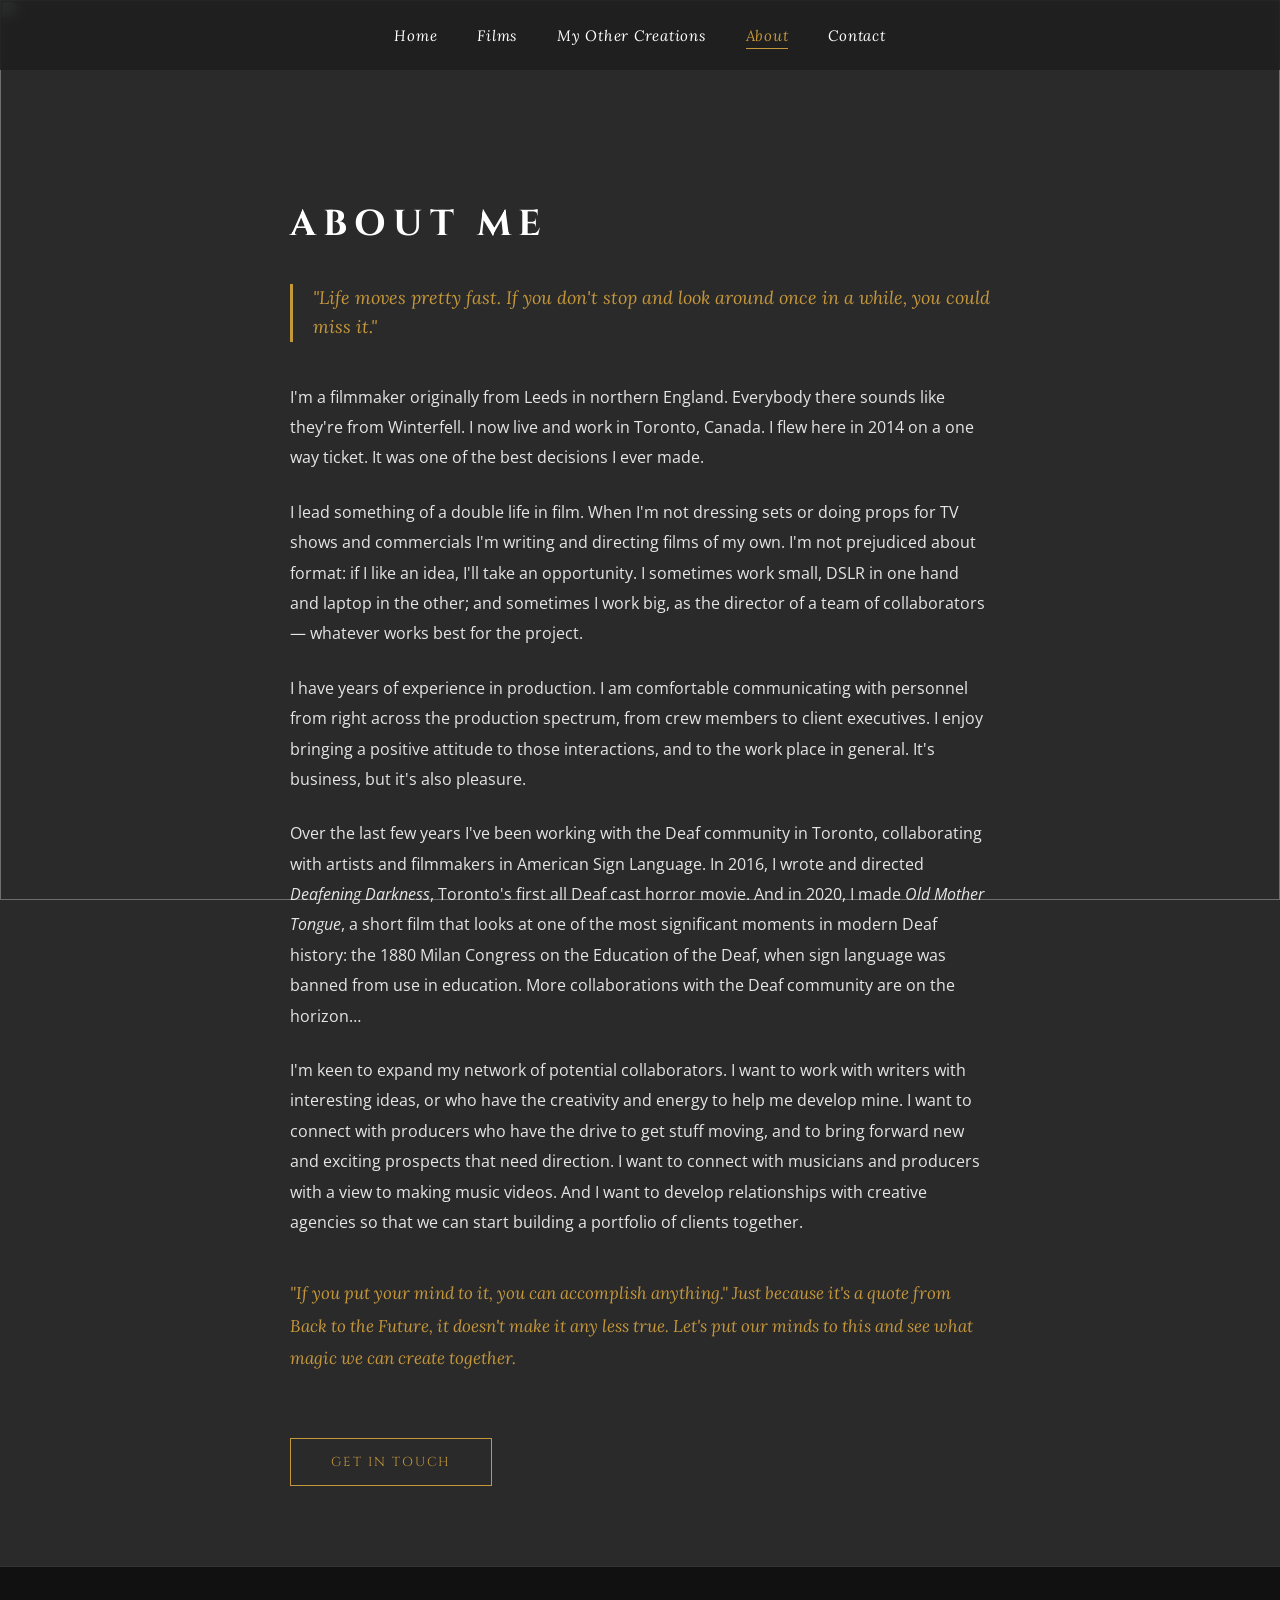
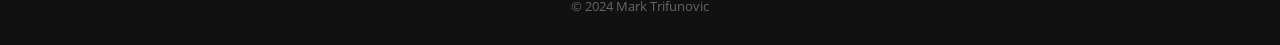
==== about.html @ aa31cf04 "Initial deploy — Mark Trifunovic portfolio site" ====
<!DOCTYPE html>
<html lang="en">
<head>
  <meta charset="UTF-8">
  <meta name="viewport" content="width=device-width, initial-scale=1.0">
  <title>About — Mark Trifunovic</title>
  <meta name="description" content="Mark Trifunovic is a writer, director, and filmmaker originally from Leeds, England, now based in Toronto, Canada.">
  <link rel="stylesheet" href="style.css">
  <style>
    /* About page overrides nav to be transparent */
    body { background: #1a1a1a; }
    nav { background: rgba(30, 30, 30, 0.85); backdrop-filter: blur(6px); }
  </style>
</head>
<body>

  <nav>
    <ul>
      <li><a href="index.html">Home</a></li>
      <li><a href="films.html">Films</a></li>
      <li><a href="othercreations.html">My Other Creations</a></li>
      <li><a href="about.html" class="active">About</a></li>
      <li><a href="contact.html">Contact</a></li>
    </ul>
  </nav>

  <div class="about-page page">

    <div class="about-bg">
      <img
        src="https://static.wixstatic.com/media/a692bc_de0eff7428ed4a94918ca5df03e65331~mv2_d_6000_3376_s_4_2.jpg/v1/fill/w_1440,h_900,al_c,q_85,usm_0.66_1.00_0.01,enc_avif,quality_auto/a692bc_de0eff7428ed4a94918ca5df03e65331~mv2_d_6000_3376_s_4_2.jpg"
        alt="">
    </div>

    <div class="about-content">
      <h2>ABOUT ME</h2>

      <blockquote class="about-quote">
        "Life moves pretty fast. If you don't stop and look around once in a while, you could miss it."
      </blockquote>

      <div class="about-body">
        <p>I'm a filmmaker originally from Leeds in northern England. Everybody there sounds like they're from Winterfell. I now live and work in Toronto, Canada. I flew here in 2014 on a one way ticket. It was one of the best decisions I ever made.</p>

        <p>I lead something of a double life in film. When I'm not dressing sets or doing props for TV shows and commercials I'm writing and directing films of my own. I'm not prejudiced about format: if I like an idea, I'll take an opportunity. I sometimes work small, DSLR in one hand and laptop in the other; and sometimes I work big, as the director of a team of collaborators — whatever works best for the project.</p>

        <p>I have years of experience in production. I am comfortable communicating with personnel from right across the production spectrum, from crew members to client executives. I enjoy bringing a positive attitude to those interactions, and to the work place in general. It's business, but it's also pleasure.</p>

        <p>Over the last few years I've been working with the Deaf community in Toronto, collaborating with artists and filmmakers in American Sign Language. In 2016, I wrote and directed <em>Deafening Darkness</em>, Toronto's first all Deaf cast horror movie. And in 2020, I made <em>Old Mother Tongue</em>, a short film that looks at one of the most significant moments in modern Deaf history: the 1880 Milan Congress on the Education of the Deaf, when sign language was banned from use in education. More collaborations with the Deaf community are on the horizon…</p>

        <p>I'm keen to expand my network of potential collaborators. I want to work with writers with interesting ideas, or who have the creativity and energy to help me develop mine. I want to connect with producers who have the drive to get stuff moving, and to bring forward new and exciting prospects that need direction. I want to connect with musicians and producers with a view to making music videos. And I want to develop relationships with creative agencies so that we can start building a portfolio of clients together.</p>

        <p class="closing-quote">"If you put your mind to it, you can accomplish anything." Just because it's a quote from Back to the Future, it doesn't make it any less true. Let's put our minds to this and see what magic we can create together.</p>

        <a href="contact.html" style="
          display: inline-block;
          margin-top: 40px;
          padding: 14px 40px;
          border: 1px solid #c5973b;
          color: #c5973b;
          font-family: 'Cinzel', serif;
          font-size: 13px;
          letter-spacing: 0.15em;
          text-decoration: none;
          transition: background 0.2s, color 0.2s;
        " onmouseover="this.style.background='#c5973b';this.style.color='#fff';"
           onmouseout="this.style.background='transparent';this.style.color='#c5973b';">
          GET IN TOUCH
        </a>
      </div>
    </div>
  </div>

  <footer style="background: #111; border-top: 1px solid #333;">
    <p style="color: #666;">&copy; 2024 Mark Trifunovic</p>
  </footer>

</body>
</html>
---- style.css ----
/* ============================================
   Mark Trifunovic — Static Site Styles
   ============================================ */

@import url('https://fonts.googleapis.com/css2?family=Cinzel:wght@400;600;700&family=Lora:ital,wght@0,400;0,600;1,400&family=Open+Sans:wght@300;400;600&display=swap');

*, *::before, *::after {
  box-sizing: border-box;
  margin: 0;
  padding: 0;
}

:root {
  --dark: #2a2a2a;
  --gold: #c5973b;
  --white: #ffffff;
  --off-white: #f8f8f8;
  --nav-height: 70px;
}

html {
  scroll-behavior: smooth;
}

body {
  font-family: 'Open Sans', sans-serif;
  color: var(--dark);
  background: var(--white);
  min-height: 100vh;
}

/* ============ NAVIGATION ============ */
nav {
  position: fixed;
  top: 0;
  left: 0;
  right: 0;
  height: var(--nav-height);
  background: var(--dark);
  z-index: 100;
  display: flex;
  align-items: center;
  justify-content: center;
}

nav ul {
  list-style: none;
  display: flex;
  gap: 40px;
  align-items: center;
}

nav ul li a {
  font-family: 'Lora', serif;
  font-style: italic;
  color: var(--white);
  text-decoration: none;
  font-size: 15px;
  letter-spacing: 0.05em;
  transition: color 0.2s ease;
  padding-bottom: 3px;
  border-bottom: 1px solid transparent;
}

nav ul li a:hover,
nav ul li a.active {
  color: var(--gold);
  border-bottom-color: var(--gold);
}

/* ============ PAGE WRAPPER ============ */
.page {
  padding-top: var(--nav-height);
  min-height: 100vh;
}

/* ============ HOME PAGE ============ */
.home-hero {
  display: flex;
  flex-direction: column;
  align-items: center;
  justify-content: center;
  padding: 80px 20px 60px;
  text-align: center;
}

.home-hero h1 {
  font-family: 'Cinzel', serif;
  font-weight: 700;
  font-size: clamp(40px, 8vw, 90px);
  letter-spacing: 0.12em;
  color: var(--dark);
  line-height: 1.1;
  margin-bottom: 16px;
}

.home-hero .subtitle {
  font-family: 'Cinzel', serif;
  font-weight: 600;
  font-size: clamp(14px, 2.5vw, 22px);
  letter-spacing: 0.2em;
  color: var(--dark);
  margin-bottom: 50px;
}

.video-wrapper {
  width: 100%;
  max-width: 820px;
  aspect-ratio: 16 / 9;
  background: #000;
}

.video-wrapper iframe {
  width: 100%;
  height: 100%;
  border: none;
  display: block;
}

/* ============ FILMS PAGE ============ */
.films-page {
  background: var(--white);
  padding: 60px 20px 80px;
}

.films-grid {
  display: grid;
  grid-template-columns: repeat(auto-fill, minmax(280px, 1fr));
  gap: 24px;
  max-width: 1100px;
  margin: 0 auto;
}

.film-card {
  position: relative;
  overflow: hidden;
  cursor: pointer;
  background: #111;
}

.film-card img {
  width: 100%;
  height: auto;
  display: block;
  transition: transform 0.4s ease, opacity 0.4s ease;
}

.film-card:hover img {
  transform: scale(1.04);
  opacity: 0.55;
}

.film-card .film-title {
  position: absolute;
  bottom: 0;
  left: 0;
  right: 0;
  padding: 12px 16px;
  background: linear-gradient(to top, rgba(0,0,0,0.75) 0%, transparent 100%);
  color: var(--white);
  font-family: 'Cinzel', serif;
  font-size: 13px;
  letter-spacing: 0.1em;
  opacity: 0;
  transition: opacity 0.3s ease;
  pointer-events: none;
}

.film-card:hover .film-title {
  opacity: 1;
}

.films-page h2 {
  font-family: 'Cinzel', serif;
  font-size: clamp(18px, 3vw, 28px);
  letter-spacing: 0.2em;
  text-align: center;
  margin-bottom: 40px;
  color: var(--dark);
}

/* ============ OTHER CREATIONS PAGE ============ */
.other-page {
  background: var(--white);
  padding: 60px 20px 80px;
}

.other-intro {
  max-width: 700px;
  margin: 0 auto 50px;
  text-align: center;
}

.other-intro h2 {
  font-family: 'Cinzel', serif;
  font-size: clamp(22px, 4vw, 36px);
  letter-spacing: 0.15em;
  margin-bottom: 24px;
  color: var(--dark);
}

.other-intro p {
  font-family: 'Lora', serif;
  font-size: 17px;
  line-height: 1.8;
  color: #555;
}

.other-grid {
  display: grid;
  grid-template-columns: repeat(auto-fill, minmax(280px, 1fr));
  gap: 24px;
  max-width: 1100px;
  margin: 0 auto;
}

.other-card img {
  width: 100%;
  height: auto;
  display: block;
  transition: opacity 0.3s ease;
}

.other-card:hover img {
  opacity: 0.85;
}

/* ============ ABOUT PAGE ============ */
.about-page {
  position: relative;
  min-height: 100vh;
  background: var(--dark);
}

.about-bg {
  position: fixed;
  top: 0;
  left: 0;
  right: 0;
  bottom: 0;
  z-index: 0;
}

.about-bg img {
  width: 100%;
  height: 100%;
  object-fit: cover;
  object-position: center;
  opacity: 0.45;
}

.about-content {
  position: relative;
  z-index: 1;
  padding: calc(var(--nav-height) + 60px) 40px 80px;
  max-width: 780px;
  margin: 0 auto;
}

.about-content h2 {
  font-family: 'Cinzel', serif;
  font-size: clamp(22px, 4vw, 36px);
  letter-spacing: 0.2em;
  color: var(--white);
  margin-bottom: 36px;
}

.about-quote {
  font-family: 'Lora', serif;
  font-style: italic;
  font-size: 18px;
  color: var(--gold);
  line-height: 1.6;
  margin-bottom: 40px;
  padding-left: 20px;
  border-left: 3px solid var(--gold);
}

.about-body p {
  font-family: 'Open Sans', sans-serif;
  font-size: 16px;
  line-height: 1.9;
  color: rgba(255, 255, 255, 0.88);
  margin-bottom: 24px;
}

.about-body .closing-quote {
  font-family: 'Lora', serif;
  font-style: italic;
  font-size: 17px;
  color: var(--gold);
  margin-top: 40px;
}

/* ============ CONTACT PAGE ============ */
.contact-page {
  padding: 80px 20px;
  max-width: 700px;
  margin: 0 auto;
}

.contact-page h2 {
  font-family: 'Cinzel', serif;
  font-size: clamp(22px, 4vw, 36px);
  letter-spacing: 0.2em;
  color: var(--dark);
  margin-bottom: 8px;
}

.contact-tagline {
  font-family: 'Lora', serif;
  font-style: italic;
  font-size: 19px;
  color: var(--gold);
  margin-bottom: 40px;
}

.contact-details {
  margin-bottom: 50px;
}

.contact-details p {
  font-size: 17px;
  line-height: 2;
  color: #444;
}

.contact-details a {
  color: var(--dark);
  text-decoration: none;
  border-bottom: 1px solid var(--gold);
  transition: color 0.2s;
}

.contact-details a:hover {
  color: var(--gold);
}

.contact-form {
  display: flex;
  flex-direction: column;
  gap: 16px;
}

.contact-form input,
.contact-form textarea {
  font-family: 'Open Sans', sans-serif;
  font-size: 15px;
  padding: 14px 16px;
  border: 1px solid #ddd;
  background: var(--off-white);
  color: var(--dark);
  outline: none;
  transition: border-color 0.2s;
  width: 100%;
}

.contact-form input:focus,
.contact-form textarea:focus {
  border-color: var(--gold);
}

.contact-form textarea {
  min-height: 160px;
  resize: vertical;
}

.contact-form button {
  font-family: 'Cinzel', serif;
  font-size: 14px;
  letter-spacing: 0.15em;
  padding: 14px 40px;
  background: var(--dark);
  color: var(--white);
  border: none;
  cursor: pointer;
  align-self: flex-start;
  transition: background 0.2s;
}

.contact-form button:hover {
  background: var(--gold);
}

/* ============ FOOTER ============ */
footer {
  text-align: center;
  padding: 30px 20px;
  font-size: 13px;
  color: #aaa;
  border-top: 1px solid #eee;
  font-family: 'Open Sans', sans-serif;
}

/* ============ RESPONSIVE ============ */
@media (max-width: 768px) {
  nav ul {
    gap: 20px;
  }

  nav ul li a {
    font-size: 13px;
  }

  .about-content {
    padding: calc(var(--nav-height) + 40px) 24px 60px;
  }

  .films-grid,
  .other-grid {
    grid-template-columns: repeat(auto-fill, minmax(240px, 1fr));
    gap: 16px;
  }
}

@media (max-width: 480px) {
  nav ul {
    gap: 12px;
    flex-wrap: wrap;
    justify-content: center;
    padding: 8px;
  }

  nav {
    height: auto;
    padding: 10px 0;
  }

  :root {
    --nav-height: 90px;
  }
}
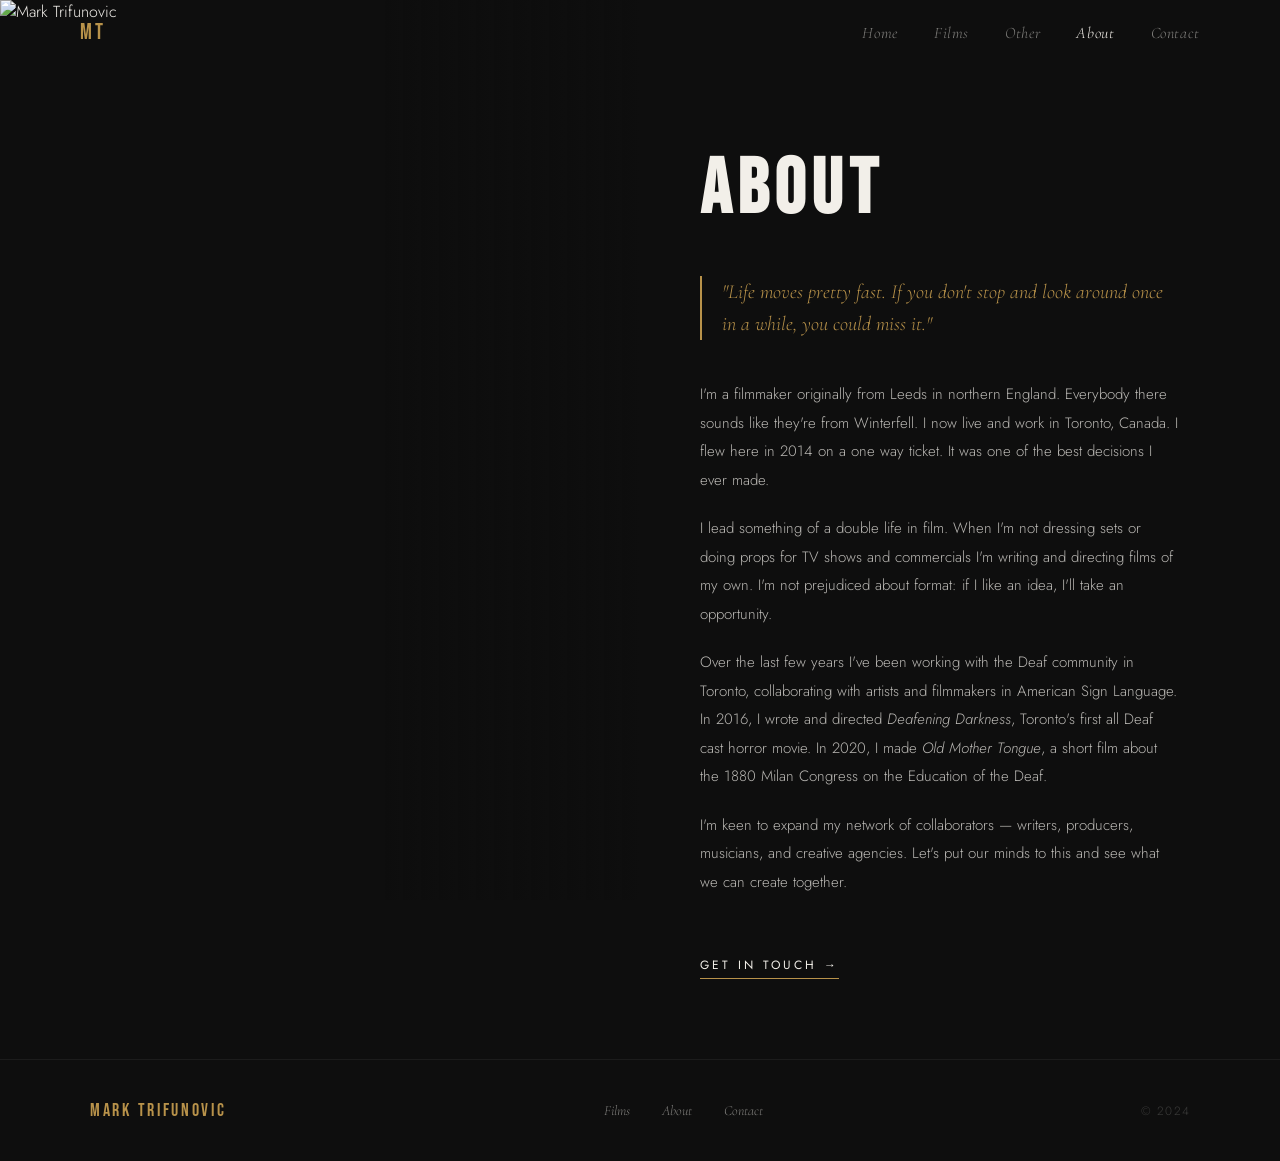
==== commit 256eaffb: "Mark Trifunovic v2 — redesigned portfolio" ====
--- a/about.html
+++ b/about.html
@@ -4,36 +4,31 @@
   <meta charset="UTF-8">
   <meta name="viewport" content="width=device-width, initial-scale=1.0">
   <title>About — Mark Trifunovic</title>
-  <meta name="description" content="Mark Trifunovic is a writer, director, and filmmaker originally from Leeds, England, now based in Toronto, Canada.">
+  <link rel="preconnect" href="https://fonts.googleapis.com">
+  <link href="https://fonts.googleapis.com/css2?family=Bebas+Neue&family=Jost:ital,wght@0,200;0,300;0,400;1,300&family=Cormorant+Garamond:ital,wght@0,300;1,300;1,400&display=swap" rel="stylesheet">
   <link rel="stylesheet" href="style.css">
-  <style>
-    /* About page overrides nav to be transparent */
-    body { background: #1a1a1a; }
-    nav { background: rgba(30, 30, 30, 0.85); backdrop-filter: blur(6px); }
-  </style>
 </head>
 <body>
-
-  <nav>
-    <ul>
-      <li><a href="index.html">Home</a></li>
-      <li><a href="films.html">Films</a></li>
-      <li><a href="othercreations.html">My Other Creations</a></li>
-      <li><a href="about.html" class="active">About</a></li>
-      <li><a href="contact.html">Contact</a></li>
-    </ul>
+  <nav id="nav" class="scrolled">
+    <div class="nav-inner">
+      <a href="index.html" class="nav-logo">MT</a>
+      <ul>
+        <li><a href="index.html">Home</a></li>
+        <li><a href="films.html">Films</a></li>
+        <li><a href="othercreations.html">Other</a></li>
+        <li><a href="about.html" class="active">About</a></li>
+        <li><a href="contact.html">Contact</a></li>
+      </ul>
+    </div>
   </nav>
 
-  <div class="about-page page">
-
-    <div class="about-bg">
-      <img
-        src="https://static.wixstatic.com/media/a692bc_de0eff7428ed4a94918ca5df03e65331~mv2_d_6000_3376_s_4_2.jpg/v1/fill/w_1440,h_900,al_c,q_85,usm_0.66_1.00_0.01,enc_avif,quality_auto/a692bc_de0eff7428ed4a94918ca5df03e65331~mv2_d_6000_3376_s_4_2.jpg"
-        alt="">
+  <div class="about-layout">
+    <div class="about-image">
+      <img src="https://static.wixstatic.com/media/a692bc_de0eff7428ed4a94918ca5df03e65331~mv2_d_6000_3376_s_4_2.jpg/v1/fill/w_1440,h_900,al_c,q_85,usm_0.66_1.00_0.01,enc_avif,quality_auto/a692bc_de0eff7428ed4a94918ca5df03e65331~mv2_d_6000_3376_s_4_2.jpg" alt="Mark Trifunovic">
     </div>
 
-    <div class="about-content">
-      <h2>ABOUT ME</h2>
+    <div class="about-text">
+      <h1>About</h1>
 
       <blockquote class="about-quote">
         "Life moves pretty fast. If you don't stop and look around once in a while, you could miss it."
@@ -42,38 +37,34 @@
       <div class="about-body">
         <p>I'm a filmmaker originally from Leeds in northern England. Everybody there sounds like they're from Winterfell. I now live and work in Toronto, Canada. I flew here in 2014 on a one way ticket. It was one of the best decisions I ever made.</p>
 
-        <p>I lead something of a double life in film. When I'm not dressing sets or doing props for TV shows and commercials I'm writing and directing films of my own. I'm not prejudiced about format: if I like an idea, I'll take an opportunity. I sometimes work small, DSLR in one hand and laptop in the other; and sometimes I work big, as the director of a team of collaborators — whatever works best for the project.</p>
+        <p>I lead something of a double life in film. When I'm not dressing sets or doing props for TV shows and commercials I'm writing and directing films of my own. I'm not prejudiced about format: if I like an idea, I'll take an opportunity.</p>
 
-        <p>I have years of experience in production. I am comfortable communicating with personnel from right across the production spectrum, from crew members to client executives. I enjoy bringing a positive attitude to those interactions, and to the work place in general. It's business, but it's also pleasure.</p>
+        <p>Over the last few years I've been working with the Deaf community in Toronto, collaborating with artists and filmmakers in American Sign Language. In 2016, I wrote and directed <em>Deafening Darkness</em>, Toronto's first all Deaf cast horror movie. In 2020, I made <em>Old Mother Tongue</em>, a short film about the 1880 Milan Congress on the Education of the Deaf.</p>
 
-        <p>Over the last few years I've been working with the Deaf community in Toronto, collaborating with artists and filmmakers in American Sign Language. In 2016, I wrote and directed <em>Deafening Darkness</em>, Toronto's first all Deaf cast horror movie. And in 2020, I made <em>Old Mother Tongue</em>, a short film that looks at one of the most significant moments in modern Deaf history: the 1880 Milan Congress on the Education of the Deaf, when sign language was banned from use in education. More collaborations with the Deaf community are on the horizon…</p>
+        <p>I'm keen to expand my network of collaborators — writers, producers, musicians, and creative agencies. Let's put our minds to this and see what we can create together.</p>
+      </div>
 
-        <p>I'm keen to expand my network of potential collaborators. I want to work with writers with interesting ideas, or who have the creativity and energy to help me develop mine. I want to connect with producers who have the drive to get stuff moving, and to bring forward new and exciting prospects that need direction. I want to connect with musicians and producers with a view to making music videos. And I want to develop relationships with creative agencies so that we can start building a portfolio of clients together.</p>
-
-        <p class="closing-quote">"If you put your mind to it, you can accomplish anything." Just because it's a quote from Back to the Future, it doesn't make it any less true. Let's put our minds to this and see what magic we can create together.</p>
-
-        <a href="contact.html" style="
-          display: inline-block;
-          margin-top: 40px;
-          padding: 14px 40px;
-          border: 1px solid #c5973b;
-          color: #c5973b;
-          font-family: 'Cinzel', serif;
-          font-size: 13px;
-          letter-spacing: 0.15em;
-          text-decoration: none;
-          transition: background 0.2s, color 0.2s;
-        " onmouseover="this.style.background='#c5973b';this.style.color='#fff';"
-           onmouseout="this.style.background='transparent';this.style.color='#c5973b';">
-          GET IN TOUCH
-        </a>
-      </div>
+      <a href="contact.html" class="about-cta">Get in touch →</a>
     </div>
   </div>
 
-  <footer style="background: #111; border-top: 1px solid #333;">
-    <p style="color: #666;">&copy; 2024 Mark Trifunovic</p>
+  <footer>
+    <div class="footer-inner">
+      <div class="footer-name">Mark Trifunovic</div>
+      <div class="footer-links">
+        <a href="films.html">Films</a>
+        <a href="about.html">About</a>
+        <a href="contact.html">Contact</a>
+      </div>
+      <div class="footer-copy">&copy; 2024</div>
+    </div>
   </footer>
 
+  <script>
+    const nav = document.getElementById('nav');
+    window.addEventListener('scroll', () => {
+      nav.classList.toggle('scrolled', window.scrollY > 60);
+    }, { passive: true });
+  </script>
 </body>
 </html>
--- a/style.css
+++ b/style.css
@@ -1,113 +1,243 @@
 /* ============================================
-   Mark Trifunovic — Static Site Styles
+   Mark Trifunovic v2 — Redesigned Portfolio
    ============================================ */
 
-@import url('https://fonts.googleapis.com/css2?family=Cinzel:wght@400;600;700&family=Lora:ital,wght@0,400;0,600;1,400&family=Open+Sans:wght@300;400;600&display=swap');
-
-*, *::before, *::after {
-  box-sizing: border-box;
-  margin: 0;
-  padding: 0;
-}
+@import url('https://fonts.googleapis.com/css2?family=Bebas+Neue&family=Jost:ital,wght@0,200;0,300;0,400;1,300&family=Cormorant+Garamond:ital,wght@0,300;1,300;1,400&display=swap');
+
+*, *::before, *::after { box-sizing: border-box; margin: 0; padding: 0; }
 
 :root {
-  --dark: #2a2a2a;
-  --gold: #c5973b;
-  --white: #ffffff;
-  --off-white: #f8f8f8;
-  --nav-height: 70px;
-}
-
-html {
-  scroll-behavior: smooth;
-}
+  --dark: #0e0e0e;
+  --mid: #1e1e1e;
+  --gold: #b8924a;
+  --off-white: #f2efe9;
+  --muted: rgba(242,239,233,0.5);
+  --nav-h: 64px;
+}
+
+html { scroll-behavior: smooth; }
 
 body {
-  font-family: 'Open Sans', sans-serif;
-  color: var(--dark);
-  background: var(--white);
-  min-height: 100vh;
-}
-
-/* ============ NAVIGATION ============ */
+  background: var(--dark);
+  color: var(--off-white);
+  font-family: 'Jost', sans-serif;
+  font-weight: 300;
+  overflow-x: hidden;
+}
+
+/* ── NAV ──────────────────────────────────── */
 nav {
   position: fixed;
-  top: 0;
-  left: 0;
-  right: 0;
-  height: var(--nav-height);
-  background: var(--dark);
+  top: 0; left: 0; right: 0;
+  height: var(--nav-h);
   z-index: 100;
+  transition: background 0.4s ease;
+}
+
+nav.scrolled {
+  background: rgba(14,14,14,0.92);
+  backdrop-filter: blur(8px);
+  border-bottom: 1px solid rgba(255,255,255,0.05);
+}
+
+.nav-inner {
+  max-width: 1200px;
+  margin: 0 auto;
+  padding: 0 40px;
+  height: 100%;
   display: flex;
   align-items: center;
-  justify-content: center;
+  justify-content: space-between;
+}
+
+.nav-logo {
+  font-family: 'Bebas Neue', sans-serif;
+  font-size: 22px;
+  letter-spacing: 0.15em;
+  color: var(--gold);
+  text-decoration: none;
 }
 
 nav ul {
   list-style: none;
   display: flex;
-  gap: 40px;
-  align-items: center;
+  gap: 36px;
 }
 
 nav ul li a {
-  font-family: 'Lora', serif;
+  font-family: 'Cormorant Garamond', serif;
   font-style: italic;
-  color: var(--white);
-  text-decoration: none;
-  font-size: 15px;
-  letter-spacing: 0.05em;
-  transition: color 0.2s ease;
-  padding-bottom: 3px;
-  border-bottom: 1px solid transparent;
+  font-weight: 300;
+  font-size: 16px;
+  color: var(--muted);
+  text-decoration: none;
+  letter-spacing: 0.04em;
+  transition: color 0.2s;
 }
 
 nav ul li a:hover,
 nav ul li a.active {
-  color: var(--gold);
-  border-bottom-color: var(--gold);
-}
-
-/* ============ PAGE WRAPPER ============ */
-.page {
-  padding-top: var(--nav-height);
-  min-height: 100vh;
-}
-
-/* ============ HOME PAGE ============ */
-.home-hero {
+  color: var(--off-white);
+}
+
+/* ── HERO ─────────────────────────────────── */
+.hero {
+  position: relative;
+  height: 100vh;
+  min-height: 600px;
+  display: flex;
+  align-items: flex-end;
+  overflow: hidden;
+}
+
+.hero-bg {
+  position: absolute;
+  inset: -25%;
+  will-change: transform;
+}
+
+.hero-bg img {
+  width: 100%;
+  height: 100%;
+  object-fit: cover;
+  object-position: center 30%;
+}
+
+.hero-overlay {
+  position: absolute;
+  inset: 0;
+  background: linear-gradient(
+    to bottom,
+    rgba(14,14,14,0.2) 0%,
+    rgba(14,14,14,0.3) 40%,
+    rgba(14,14,14,0.85) 80%,
+    rgba(14,14,14,1) 100%
+  );
+}
+
+.hero-content {
+  position: relative;
+  z-index: 1;
+  padding: 0 60px 80px;
+  max-width: 900px;
+}
+
+.hero-eyebrow {
+  font-family: 'Jost', sans-serif;
+  font-size: 11px;
+  font-weight: 400;
+  letter-spacing: 0.35em;
+  text-transform: uppercase;
+  color: var(--gold);
+  margin-bottom: 16px;
+  opacity: 0;
+  animation: fadeUp 0.8s ease forwards 0.3s;
+}
+
+.hero h1 {
+  font-family: 'Bebas Neue', sans-serif;
+  font-size: clamp(80px, 12vw, 160px);
+  line-height: 0.9;
+  letter-spacing: 0.04em;
+  color: var(--off-white);
+  margin-bottom: 20px;
+  opacity: 0;
+  animation: fadeUp 0.8s ease forwards 0.5s;
+}
+
+.hero-sub {
+  font-family: 'Cormorant Garamond', serif;
+  font-style: italic;
+  font-size: clamp(16px, 2vw, 22px);
+  font-weight: 300;
+  color: var(--muted);
+  letter-spacing: 0.08em;
+  margin-bottom: 40px;
+  opacity: 0;
+  animation: fadeUp 0.8s ease forwards 0.7s;
+}
+
+.hero-cta {
+  display: inline-block;
+  font-family: 'Jost', sans-serif;
+  font-size: 12px;
+  font-weight: 400;
+  letter-spacing: 0.25em;
+  text-transform: uppercase;
+  color: var(--off-white);
+  text-decoration: none;
+  border-bottom: 1px solid var(--gold);
+  padding-bottom: 4px;
+  transition: color 0.2s, border-color 0.2s;
+  opacity: 0;
+  animation: fadeUp 0.8s ease forwards 0.9s;
+}
+
+.hero-cta:hover {
+  color: var(--gold);
+}
+
+.hero-scroll {
+  position: absolute;
+  bottom: 40px;
+  right: 60px;
+  z-index: 1;
   display: flex;
   flex-direction: column;
   align-items: center;
-  justify-content: center;
-  padding: 80px 20px 60px;
-  text-align: center;
-}
-
-.home-hero h1 {
-  font-family: 'Cinzel', serif;
-  font-weight: 700;
-  font-size: clamp(40px, 8vw, 90px);
-  letter-spacing: 0.12em;
-  color: var(--dark);
-  line-height: 1.1;
-  margin-bottom: 16px;
-}
-
-.home-hero .subtitle {
-  font-family: 'Cinzel', serif;
-  font-weight: 600;
-  font-size: clamp(14px, 2.5vw, 22px);
-  letter-spacing: 0.2em;
-  color: var(--dark);
-  margin-bottom: 50px;
+  gap: 12px;
+  opacity: 0;
+  animation: fadeIn 1s ease forwards 1.4s;
+}
+
+.hero-scroll span {
+  font-size: 9px;
+  letter-spacing: 0.3em;
+  text-transform: uppercase;
+  color: var(--muted);
+  writing-mode: vertical-rl;
+}
+
+.scroll-line {
+  width: 1px;
+  height: 60px;
+  background: linear-gradient(to bottom, var(--gold), transparent);
+  animation: scrollPulse 2s ease-in-out infinite;
+}
+
+@keyframes scrollPulse {
+  0%, 100% { opacity: 0.4; transform: scaleY(1); }
+  50% { opacity: 1; transform: scaleY(0.6); }
+}
+
+/* ── REEL ─────────────────────────────────── */
+.reel {
+  padding: 100px 60px;
+  max-width: 1100px;
+  margin: 0 auto;
+  opacity: 0;
+  transform: translateY(30px);
+  transition: opacity 0.8s ease, transform 0.8s ease;
+}
+
+.reel.visible {
+  opacity: 1;
+  transform: translateY(0);
+}
+
+.reel-label {
+  font-size: 11px;
+  letter-spacing: 0.3em;
+  text-transform: uppercase;
+  color: var(--gold);
+  margin-bottom: 24px;
 }
 
 .video-wrapper {
   width: 100%;
-  max-width: 820px;
   aspect-ratio: 16 / 9;
-  background: #000;
+  background: #111;
+  position: relative;
 }
 
 .video-wrapper iframe {
@@ -117,316 +247,474 @@
   display: block;
 }
 
-/* ============ FILMS PAGE ============ */
-.films-page {
-  background: var(--white);
-  padding: 60px 20px 80px;
-}
-
-.films-grid {
-  display: grid;
-  grid-template-columns: repeat(auto-fill, minmax(280px, 1fr));
-  gap: 24px;
+/* ── SELECTED WORK ────────────────────────── */
+.selected {
+  padding: 0 60px 120px;
   max-width: 1100px;
   margin: 0 auto;
 }
 
+.selected-header {
+  display: flex;
+  align-items: baseline;
+  justify-content: space-between;
+  margin-bottom: 40px;
+  opacity: 0;
+  transform: translateY(20px);
+  transition: opacity 0.6s ease, transform 0.6s ease;
+}
+
+.selected-header.visible {
+  opacity: 1;
+  transform: translateY(0);
+}
+
+.selected-header h2 {
+  font-family: 'Bebas Neue', sans-serif;
+  font-size: clamp(28px, 4vw, 42px);
+  letter-spacing: 0.1em;
+  color: var(--off-white);
+}
+
+.see-all {
+  font-family: 'Cormorant Garamond', serif;
+  font-style: italic;
+  font-size: 16px;
+  color: var(--gold);
+  text-decoration: none;
+  transition: opacity 0.2s;
+}
+
+.see-all:hover { opacity: 0.7; }
+
+.selected-grid {
+  display: grid;
+  grid-template-columns: repeat(3, 1fr);
+  gap: 2px;
+}
+
+.selected-item {
+  display: block;
+  text-decoration: none;
+  overflow: hidden;
+  opacity: 0;
+  transform: translateY(24px);
+  transition: opacity 0.6s ease, transform 0.6s ease;
+}
+
+.selected-item.visible {
+  opacity: 1;
+  transform: translateY(0);
+}
+
+.selected-item:nth-child(2) { transition-delay: 0.1s; }
+.selected-item:nth-child(3) { transition-delay: 0.2s; }
+
+.selected-img {
+  overflow: hidden;
+  aspect-ratio: 16/9;
+  background: #111;
+}
+
+.selected-img img {
+  width: 100%;
+  height: 100%;
+  object-fit: cover;
+  display: block;
+  filter: grayscale(20%);
+  transition: transform 0.6s ease, filter 0.4s ease;
+}
+
+.selected-item:hover .selected-img img {
+  transform: scale(1.04);
+  filter: grayscale(0%);
+}
+
+.selected-info {
+  padding: 16px 0 8px;
+  display: flex;
+  justify-content: space-between;
+  align-items: baseline;
+}
+
+.selected-title {
+  font-family: 'Jost', sans-serif;
+  font-size: 14px;
+  font-weight: 300;
+  color: var(--off-white);
+  letter-spacing: 0.05em;
+}
+
+.selected-meta {
+  font-family: 'Cormorant Garamond', serif;
+  font-style: italic;
+  font-size: 13px;
+  color: var(--muted);
+}
+
+/* ── FOOTER ───────────────────────────────── */
+footer {
+  border-top: 1px solid rgba(255,255,255,0.06);
+  padding: 40px 60px;
+}
+
+.footer-inner {
+  max-width: 1100px;
+  margin: 0 auto;
+  display: flex;
+  align-items: center;
+  justify-content: space-between;
+}
+
+.footer-name {
+  font-family: 'Bebas Neue', sans-serif;
+  font-size: 18px;
+  letter-spacing: 0.15em;
+  color: var(--gold);
+}
+
+.footer-links {
+  display: flex;
+  gap: 32px;
+}
+
+.footer-links a {
+  font-family: 'Cormorant Garamond', serif;
+  font-style: italic;
+  font-size: 14px;
+  color: var(--muted);
+  text-decoration: none;
+  transition: color 0.2s;
+}
+
+.footer-links a:hover { color: var(--off-white); }
+
+.footer-copy {
+  font-size: 12px;
+  color: rgba(242,239,233,0.2);
+  letter-spacing: 0.1em;
+}
+
+/* ── SHARED PAGE STYLES ───────────────────── */
+.page-header {
+  padding: calc(var(--nav-h) + 80px) 60px 60px;
+  max-width: 1200px;
+  margin: 0 auto;
+}
+
+.page-eyebrow {
+  font-size: 11px;
+  letter-spacing: 0.3em;
+  text-transform: uppercase;
+  color: var(--gold);
+  margin-bottom: 16px;
+  display: block;
+}
+
+.page-title {
+  font-family: 'Bebas Neue', sans-serif;
+  font-size: clamp(48px, 8vw, 96px);
+  letter-spacing: 0.06em;
+  line-height: 1;
+  color: var(--off-white);
+}
+
+/* ── FILMS PAGE ───────────────────────────── */
+.films-grid {
+  padding: 0 60px 120px;
+  max-width: 1200px;
+  margin: 0 auto;
+  display: grid;
+  grid-template-columns: repeat(3, 1fr);
+  gap: 2px;
+}
+
 .film-card {
+  display: block;
+  text-decoration: none;
+  overflow: hidden;
   position: relative;
-  overflow: hidden;
-  cursor: pointer;
-  background: #111;
 }
 
 .film-card img {
   width: 100%;
-  height: auto;
-  display: block;
-  transition: transform 0.4s ease, opacity 0.4s ease;
+  aspect-ratio: 16/9;
+  object-fit: cover;
+  display: block;
+  filter: grayscale(30%);
+  transition: transform 0.6s ease, filter 0.4s ease;
 }
 
 .film-card:hover img {
   transform: scale(1.04);
-  opacity: 0.55;
-}
-
-.film-card .film-title {
-  position: absolute;
-  bottom: 0;
-  left: 0;
-  right: 0;
-  padding: 12px 16px;
-  background: linear-gradient(to top, rgba(0,0,0,0.75) 0%, transparent 100%);
-  color: var(--white);
-  font-family: 'Cinzel', serif;
+  filter: grayscale(0%);
+}
+
+.film-info {
+  padding: 14px 0 6px;
+}
+
+.film-name {
+  display: block;
+  font-family: 'Jost', sans-serif;
   font-size: 13px;
-  letter-spacing: 0.1em;
-  opacity: 0;
-  transition: opacity 0.3s ease;
-  pointer-events: none;
-}
-
-.film-card:hover .film-title {
-  opacity: 1;
-}
-
-.films-page h2 {
-  font-family: 'Cinzel', serif;
-  font-size: clamp(18px, 3vw, 28px);
-  letter-spacing: 0.2em;
-  text-align: center;
-  margin-bottom: 40px;
-  color: var(--dark);
-}
-
-/* ============ OTHER CREATIONS PAGE ============ */
-.other-page {
-  background: var(--white);
-  padding: 60px 20px 80px;
-}
-
-.other-intro {
-  max-width: 700px;
-  margin: 0 auto 50px;
-  text-align: center;
-}
-
-.other-intro h2 {
-  font-family: 'Cinzel', serif;
-  font-size: clamp(22px, 4vw, 36px);
-  letter-spacing: 0.15em;
-  margin-bottom: 24px;
-  color: var(--dark);
-}
-
-.other-intro p {
-  font-family: 'Lora', serif;
-  font-size: 17px;
-  line-height: 1.8;
-  color: #555;
-}
-
-.other-grid {
+  font-weight: 300;
+  color: var(--off-white);
+  letter-spacing: 0.05em;
+  margin-bottom: 3px;
+}
+
+.film-role {
+  font-family: 'Cormorant Garamond', serif;
+  font-style: italic;
+  font-size: 12px;
+  color: var(--muted);
+}
+
+/* ── ABOUT PAGE ───────────────────────────── */
+.about-layout {
   display: grid;
-  grid-template-columns: repeat(auto-fill, minmax(280px, 1fr));
-  gap: 24px;
-  max-width: 1100px;
-  margin: 0 auto;
-}
-
-.other-card img {
-  width: 100%;
-  height: auto;
-  display: block;
-  transition: opacity 0.3s ease;
-}
-
-.other-card:hover img {
-  opacity: 0.85;
-}
-
-/* ============ ABOUT PAGE ============ */
-.about-page {
-  position: relative;
+  grid-template-columns: 1fr 1fr;
   min-height: 100vh;
-  background: var(--dark);
-}
-
-.about-bg {
-  position: fixed;
+}
+
+.about-image {
+  position: sticky;
   top: 0;
-  left: 0;
-  right: 0;
-  bottom: 0;
-  z-index: 0;
-}
-
-.about-bg img {
+  height: 100vh;
+  overflow: hidden;
+}
+
+.about-image img {
   width: 100%;
   height: 100%;
   object-fit: cover;
   object-position: center;
-  opacity: 0.45;
-}
-
-.about-content {
-  position: relative;
-  z-index: 1;
-  padding: calc(var(--nav-height) + 60px) 40px 80px;
-  max-width: 780px;
-  margin: 0 auto;
-}
-
-.about-content h2 {
-  font-family: 'Cinzel', serif;
-  font-size: clamp(22px, 4vw, 36px);
-  letter-spacing: 0.2em;
-  color: var(--white);
-  margin-bottom: 36px;
+  filter: grayscale(20%);
+}
+
+.about-image::after {
+  content: '';
+  position: absolute;
+  inset: 0;
+  background: linear-gradient(to right, transparent 60%, var(--dark) 100%);
+}
+
+.about-text {
+  padding: calc(var(--nav-h) + 80px) 60px 80px 60px;
+  max-width: 600px;
+}
+
+.about-text h1 {
+  font-family: 'Bebas Neue', sans-serif;
+  font-size: clamp(48px, 6vw, 80px);
+  letter-spacing: 0.08em;
+  margin-bottom: 40px;
+  color: var(--off-white);
 }
 
 .about-quote {
-  font-family: 'Lora', serif;
+  font-family: 'Cormorant Garamond', serif;
   font-style: italic;
-  font-size: 18px;
+  font-size: 20px;
   color: var(--gold);
   line-height: 1.6;
   margin-bottom: 40px;
   padding-left: 20px;
-  border-left: 3px solid var(--gold);
+  border-left: 2px solid var(--gold);
 }
 
 .about-body p {
-  font-family: 'Open Sans', sans-serif;
+  font-size: 15px;
+  line-height: 1.9;
+  color: rgba(242,239,233,0.75);
+  margin-bottom: 20px;
+  font-weight: 300;
+}
+
+.about-cta {
+  display: inline-block;
+  margin-top: 40px;
+  font-family: 'Jost', sans-serif;
+  font-size: 12px;
+  font-weight: 400;
+  letter-spacing: 0.25em;
+  text-transform: uppercase;
+  color: var(--off-white);
+  text-decoration: none;
+  border-bottom: 1px solid var(--gold);
+  padding-bottom: 4px;
+  transition: color 0.2s;
+}
+
+.about-cta:hover { color: var(--gold); }
+
+/* ── OTHER CREATIONS ──────────────────────── */
+.other-intro-section {
+  padding: calc(var(--nav-h) + 80px) 60px 60px;
+  max-width: 700px;
+}
+
+.other-intro-section h1 {
+  font-family: 'Bebas Neue', sans-serif;
+  font-size: clamp(48px, 6vw, 80px);
+  letter-spacing: 0.08em;
+  margin-bottom: 24px;
+}
+
+.other-intro-section p {
   font-size: 16px;
   line-height: 1.9;
-  color: rgba(255, 255, 255, 0.88);
+  color: rgba(242,239,233,0.7);
+  font-weight: 300;
+}
+
+.other-grid {
+  padding: 60px 60px 120px;
+  max-width: 1200px;
+  margin: 0 auto;
+  display: grid;
+  grid-template-columns: repeat(3, 1fr);
+  gap: 2px;
+}
+
+.other-card img {
+  width: 100%;
+  aspect-ratio: 4/3;
+  object-fit: cover;
+  display: block;
+  filter: grayscale(20%);
+  transition: transform 0.6s ease, filter 0.4s ease;
+}
+
+.other-card:hover img {
+  transform: scale(1.04);
+  filter: grayscale(0%);
+}
+
+/* ── CONTACT PAGE ─────────────────────────── */
+.contact-layout {
+  padding: calc(var(--nav-h) + 80px) 60px 120px;
+  max-width: 700px;
+}
+
+.contact-layout h1 {
+  font-family: 'Bebas Neue', sans-serif;
+  font-size: clamp(48px, 6vw, 80px);
+  letter-spacing: 0.08em;
+  margin-bottom: 8px;
+}
+
+.contact-tagline {
+  font-family: 'Cormorant Garamond', serif;
+  font-style: italic;
+  font-size: 22px;
+  color: var(--gold);
+  margin-bottom: 60px;
+}
+
+.contact-info {
+  margin-bottom: 60px;
+}
+
+.contact-info p {
+  font-size: 16px;
+  line-height: 2.2;
+  color: rgba(242,239,233,0.7);
+}
+
+.contact-info a {
+  color: var(--off-white);
+  text-decoration: none;
+  border-bottom: 1px solid rgba(255,255,255,0.15);
+  transition: border-color 0.2s;
+}
+
+.contact-info a:hover { border-color: var(--gold); }
+
+.contact-form-section label {
+  display: block;
+  font-size: 11px;
+  letter-spacing: 0.2em;
+  text-transform: uppercase;
+  color: var(--muted);
+  margin-bottom: 8px;
+}
+
+.contact-form-section input,
+.contact-form-section textarea {
+  width: 100%;
+  background: rgba(255,255,255,0.04);
+  border: 1px solid rgba(255,255,255,0.1);
+  color: var(--off-white);
+  font-family: 'Jost', sans-serif;
+  font-size: 15px;
+  font-weight: 300;
+  padding: 14px 16px;
   margin-bottom: 24px;
-}
-
-.about-body .closing-quote {
-  font-family: 'Lora', serif;
-  font-style: italic;
-  font-size: 17px;
-  color: var(--gold);
-  margin-top: 40px;
-}
-
-/* ============ CONTACT PAGE ============ */
-.contact-page {
-  padding: 80px 20px;
-  max-width: 700px;
-  margin: 0 auto;
-}
-
-.contact-page h2 {
-  font-family: 'Cinzel', serif;
-  font-size: clamp(22px, 4vw, 36px);
-  letter-spacing: 0.2em;
-  color: var(--dark);
-  margin-bottom: 8px;
-}
-
-.contact-tagline {
-  font-family: 'Lora', serif;
-  font-style: italic;
-  font-size: 19px;
-  color: var(--gold);
-  margin-bottom: 40px;
-}
-
-.contact-details {
-  margin-bottom: 50px;
-}
-
-.contact-details p {
-  font-size: 17px;
-  line-height: 2;
-  color: #444;
-}
-
-.contact-details a {
-  color: var(--dark);
-  text-decoration: none;
-  border-bottom: 1px solid var(--gold);
-  transition: color 0.2s;
-}
-
-.contact-details a:hover {
-  color: var(--gold);
-}
-
-.contact-form {
-  display: flex;
-  flex-direction: column;
-  gap: 16px;
-}
-
-.contact-form input,
-.contact-form textarea {
-  font-family: 'Open Sans', sans-serif;
-  font-size: 15px;
-  padding: 14px 16px;
-  border: 1px solid #ddd;
-  background: var(--off-white);
-  color: var(--dark);
   outline: none;
   transition: border-color 0.2s;
-  width: 100%;
-}
-
-.contact-form input:focus,
-.contact-form textarea:focus {
+}
+
+.contact-form-section input:focus,
+.contact-form-section textarea:focus {
   border-color: var(--gold);
 }
 
-.contact-form textarea {
-  min-height: 160px;
-  resize: vertical;
-}
-
-.contact-form button {
-  font-family: 'Cinzel', serif;
-  font-size: 14px;
-  letter-spacing: 0.15em;
+.contact-form-section textarea { min-height: 140px; resize: vertical; }
+
+.contact-submit {
+  font-family: 'Jost', sans-serif;
+  font-size: 12px;
+  font-weight: 400;
+  letter-spacing: 0.25em;
+  text-transform: uppercase;
+  background: transparent;
+  color: var(--off-white);
+  border: 1px solid rgba(255,255,255,0.2);
   padding: 14px 40px;
-  background: var(--dark);
-  color: var(--white);
-  border: none;
   cursor: pointer;
-  align-self: flex-start;
-  transition: background 0.2s;
-}
-
-.contact-form button:hover {
-  background: var(--gold);
-}
-
-/* ============ FOOTER ============ */
-footer {
-  text-align: center;
-  padding: 30px 20px;
-  font-size: 13px;
-  color: #aaa;
-  border-top: 1px solid #eee;
-  font-family: 'Open Sans', sans-serif;
-}
-
-/* ============ RESPONSIVE ============ */
-@media (max-width: 768px) {
-  nav ul {
-    gap: 20px;
-  }
-
-  nav ul li a {
-    font-size: 13px;
-  }
-
-  .about-content {
-    padding: calc(var(--nav-height) + 40px) 24px 60px;
-  }
-
-  .films-grid,
-  .other-grid {
-    grid-template-columns: repeat(auto-fill, minmax(240px, 1fr));
-    gap: 16px;
-  }
+  transition: border-color 0.2s, color 0.2s;
+}
+
+.contact-submit:hover {
+  border-color: var(--gold);
+  color: var(--gold);
+}
+
+/* ── ANIMATIONS ───────────────────────────── */
+@keyframes fadeUp {
+  from { opacity: 0; transform: translateY(24px); }
+  to { opacity: 1; transform: translateY(0); }
+}
+
+@keyframes fadeIn {
+  from { opacity: 0; }
+  to { opacity: 1; }
+}
+
+/* ── RESPONSIVE ───────────────────────────── */
+@media (max-width: 900px) {
+  .hero-content { padding: 0 32px 60px; }
+  .hero-scroll { right: 32px; }
+  .reel, .selected { padding-left: 32px; padding-right: 32px; }
+  .films-grid, .other-grid { grid-template-columns: repeat(2, 1fr); padding: 0 32px 80px; }
+  .about-layout { grid-template-columns: 1fr; }
+  .about-image { position: relative; height: 50vh; }
+  .about-text { padding: 40px 32px 80px; }
+  .contact-layout { padding: calc(var(--nav-h) + 40px) 32px 80px; }
+  .page-header { padding: calc(var(--nav-h) + 40px) 32px 40px; }
+  footer { padding: 32px; }
+  .footer-inner { flex-direction: column; gap: 16px; text-align: center; }
+  .other-intro-section { padding: calc(var(--nav-h) + 40px) 32px 40px; }
+  .other-grid { padding: 0 32px 80px; }
+  .selected-grid { grid-template-columns: 1fr; }
 }
 
 @media (max-width: 480px) {
-  nav ul {
-    gap: 12px;
-    flex-wrap: wrap;
-    justify-content: center;
-    padding: 8px;
-  }
-
-  nav {
-    height: auto;
-    padding: 10px 0;
-  }
-
-  :root {
-    --nav-height: 90px;
-  }
-}
+  .nav-inner { padding: 0 20px; }
+  nav ul { gap: 20px; }
+  nav ul li a { font-size: 14px; }
+  .films-grid, .other-grid { grid-template-columns: 1fr; }
+  .hero h1 { font-size: clamp(64px, 15vw, 100px); }
+}
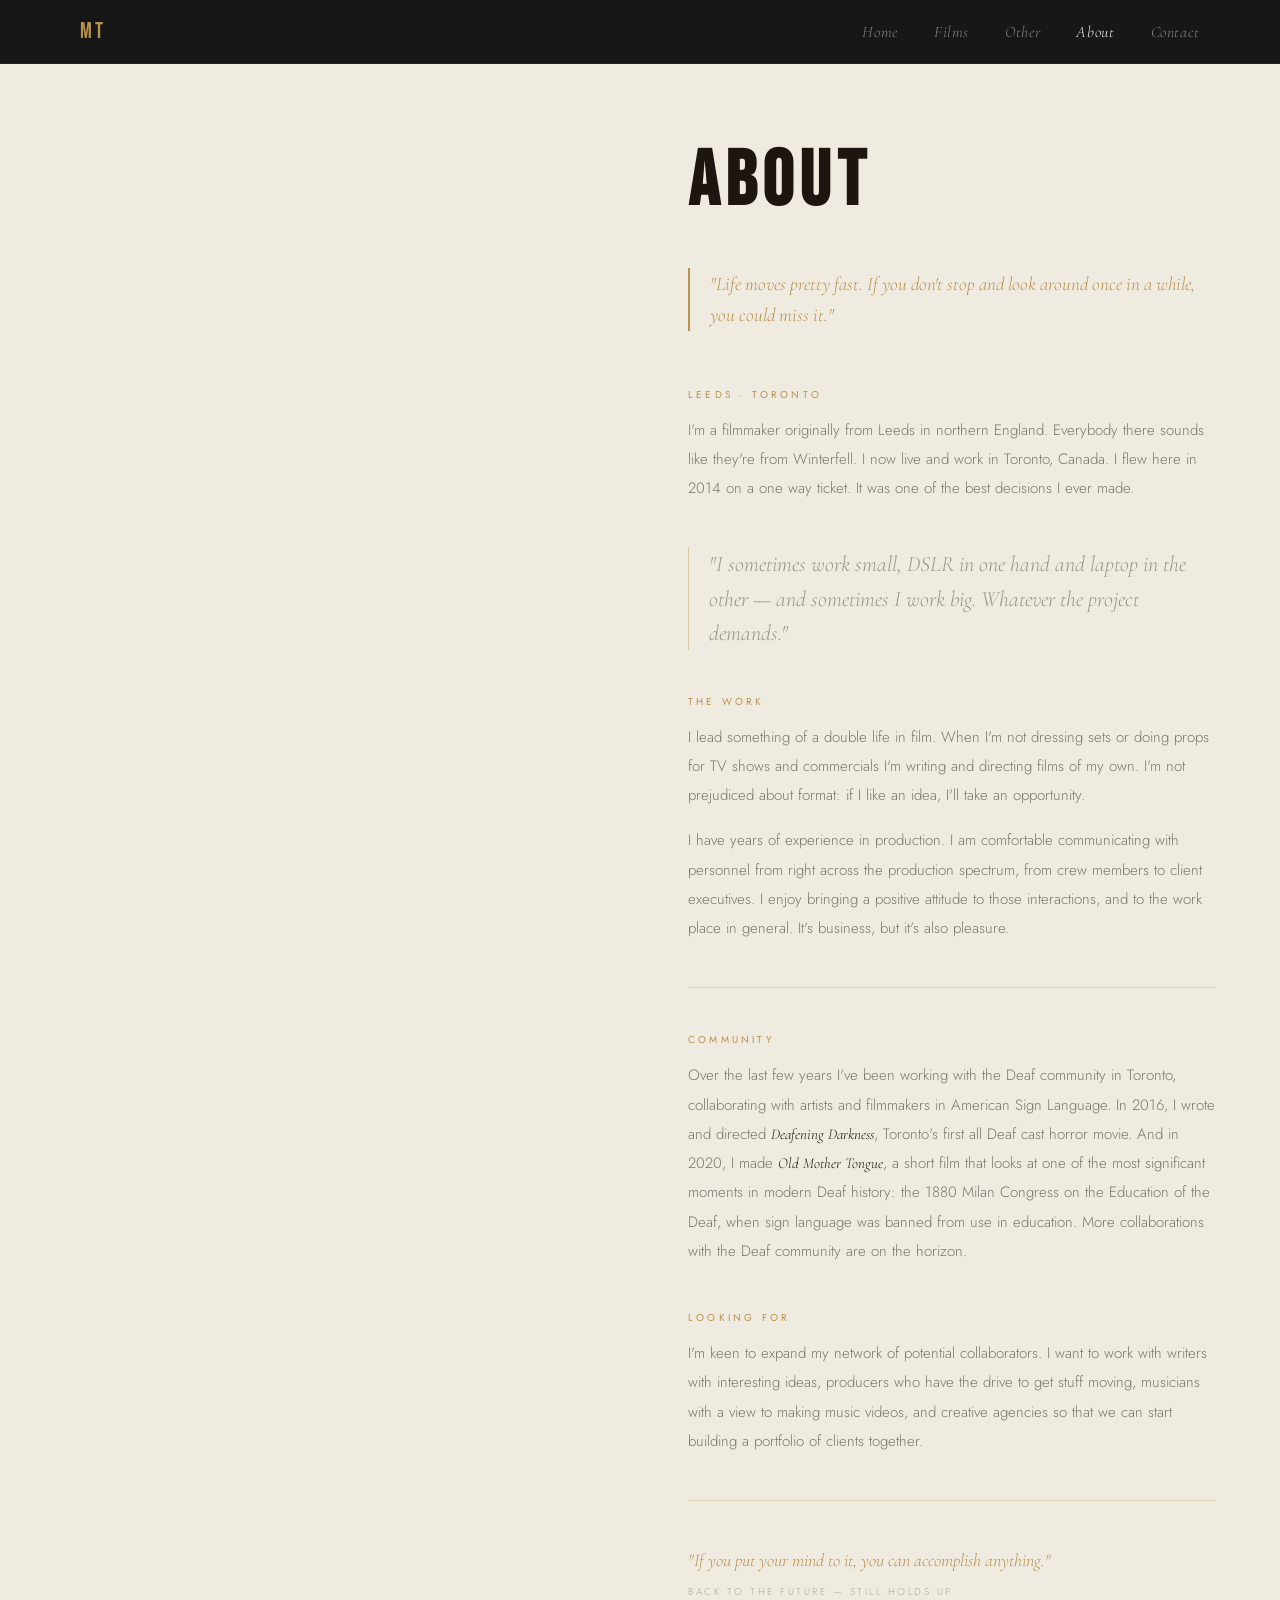
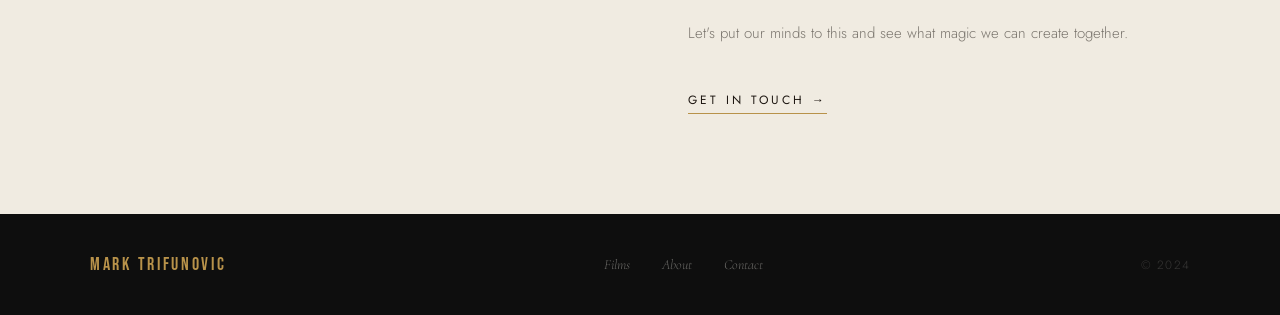
==== commit da421b62: "v3: warmer inner pages — parchment bg, full copy restored, mobile optimised" ====
--- a/about.html
+++ b/about.html
@@ -6,10 +6,268 @@
   <title>About — Mark Trifunovic</title>
   <link rel="preconnect" href="https://fonts.googleapis.com">
   <link href="https://fonts.googleapis.com/css2?family=Bebas+Neue&family=Jost:ital,wght@0,200;0,300;0,400;1,300&family=Cormorant+Garamond:ital,wght@0,300;1,300;1,400&display=swap" rel="stylesheet">
-  <link rel="stylesheet" href="style.css">
+  <style>
+
+    *, *::before, *::after { box-sizing: border-box; margin: 0; padding: 0; }
+
+    :root {
+      --bg:     #f0ebe1;
+      --text:   #1c1510;
+      --soft:   rgba(28,21,16,0.55);
+      --gold:   #b8924a;
+      --dark:   #0e0e0e;
+      --nav-h:  64px;
+    }
+
+    html { scroll-behavior: smooth; }
+
+    body {
+      background: var(--bg);
+      color: var(--text);
+      font-family: 'Jost', sans-serif;
+      font-weight: 300;
+      overflow-x: hidden;
+    }
+
+    /* ── NAV — dark, stays dark ── */
+    nav {
+      position: fixed;
+      top: 0; left: 0; right: 0;
+      height: var(--nav-h);
+      z-index: 100;
+      background: rgba(14,14,14,0.96);
+      backdrop-filter: blur(8px);
+      border-bottom: 1px solid rgba(255,255,255,0.05);
+    }
+    .nav-inner {
+      max-width: 1200px;
+      margin: 0 auto;
+      padding: 0 40px;
+      height: 100%;
+      display: flex;
+      align-items: center;
+      justify-content: space-between;
+    }
+    .nav-logo {
+      font-family: 'Bebas Neue', sans-serif;
+      font-size: 22px;
+      letter-spacing: 0.15em;
+      color: var(--gold);
+      text-decoration: none;
+    }
+    nav ul { list-style: none; display: flex; gap: 36px; }
+    nav ul li a {
+      font-family: 'Cormorant Garamond', serif;
+      font-style: italic;
+      font-weight: 300;
+      font-size: 16px;
+      color: rgba(242,239,233,0.5);
+      text-decoration: none;
+      letter-spacing: 0.04em;
+      transition: color 0.2s;
+    }
+    nav ul li a:hover,
+    nav ul li a.active { color: #f2efe9; }
+
+    /* ── SPLIT LAYOUT ── */
+    .about-layout {
+      display: grid;
+      grid-template-columns: 1fr 1fr;
+      min-height: 100vh;
+    }
+
+    /* Left: photo, same bg as page so PNG blends naturally */
+    .about-image {
+      position: sticky;
+      top: 0;
+      height: 100vh;
+      overflow: hidden;
+      background: var(--bg);
+    }
+    .about-image img {
+      width: 100%;
+      height: 100%;
+      object-fit: cover;
+      object-position: center 8%;
+    }
+    /* Soft right-edge fade into text column */
+    .about-image::after {
+      content: '';
+      position: absolute;
+      inset: 0;
+      background: linear-gradient(to right, transparent 60%, var(--bg) 100%);
+    }
+
+    /* ── TEXT COLUMN ── */
+    .about-text {
+      padding: calc(var(--nav-h) + 72px) 64px 100px 48px;
+    }
+
+    .about-text h1 {
+      font-family: 'Bebas Neue', sans-serif;
+      font-size: clamp(48px, 6vw, 80px);
+      letter-spacing: 0.08em;
+      color: var(--text);
+      margin-bottom: 40px;
+    }
+
+    /* Opening quote */
+    .about-quote {
+      font-family: 'Cormorant Garamond', serif;
+      font-style: italic;
+      font-size: 19px;
+      color: var(--gold);
+      line-height: 1.65;
+      padding-left: 20px;
+      border-left: 2px solid var(--gold);
+      margin-bottom: 56px;
+    }
+
+    /* Section block */
+    .about-section { margin-bottom: 44px; }
+
+    .section-label {
+      display: block;
+      font-size: 10px;
+      font-weight: 400;
+      letter-spacing: 0.32em;
+      text-transform: uppercase;
+      color: var(--gold);
+      margin-bottom: 14px;
+    }
+
+    .about-section p {
+      font-size: 15px;
+      line-height: 1.95;
+      color: var(--soft);
+    }
+    .about-section p + p { margin-top: 16px; }
+    .about-section p em {
+      font-family: 'Cormorant Garamond', serif;
+      font-style: italic;
+      color: var(--text);
+    }
+
+    /* Pull quote */
+    .pull-quote {
+      margin: 44px 0;
+      padding: 0 0 0 20px;
+      border-left: 1px solid rgba(184,146,74,0.4);
+    }
+    .pull-quote p {
+      font-family: 'Cormorant Garamond', serif;
+      font-style: italic;
+      font-size: clamp(17px, 2vw, 22px);
+      line-height: 1.55;
+      color: rgba(28,21,16,0.4);
+    }
+
+    /* Divider */
+    .about-rule {
+      border: none;
+      border-top: 1px solid rgba(28,21,16,0.1);
+      margin: 44px 0;
+    }
+
+    /* Closing BttF */
+    .about-closing {
+      padding-top: 44px;
+      border-top: 1px solid rgba(184,146,74,0.25);
+    }
+    .about-closing blockquote {
+      font-family: 'Cormorant Garamond', serif;
+      font-style: italic;
+      font-size: 18px;
+      color: var(--gold);
+      line-height: 1.7;
+      margin-bottom: 8px;
+    }
+    .about-closing cite {
+      display: block;
+      font-family: 'Jost', sans-serif;
+      font-style: normal;
+      font-size: 10px;
+      letter-spacing: 0.25em;
+      text-transform: uppercase;
+      color: rgba(28,21,16,0.3);
+      margin-bottom: 20px;
+    }
+    .about-closing p {
+      font-size: 15px;
+      line-height: 1.9;
+      color: var(--soft);
+    }
+
+    .about-cta {
+      display: inline-block;
+      margin-top: 44px;
+      font-family: 'Jost', sans-serif;
+      font-size: 12px;
+      font-weight: 400;
+      letter-spacing: 0.25em;
+      text-transform: uppercase;
+      color: var(--text);
+      text-decoration: none;
+      border-bottom: 1px solid var(--gold);
+      padding-bottom: 4px;
+      transition: color 0.2s;
+    }
+    .about-cta:hover { color: var(--gold); }
+
+    /* ── FOOTER — dark anchors the bottom ── */
+    footer {
+      background: var(--dark);
+      padding: 40px 60px;
+    }
+    .footer-inner {
+      max-width: 1100px;
+      margin: 0 auto;
+      display: flex;
+      align-items: center;
+      justify-content: space-between;
+    }
+    .footer-name {
+      font-family: 'Bebas Neue', sans-serif;
+      font-size: 18px;
+      letter-spacing: 0.15em;
+      color: var(--gold);
+    }
+    .footer-links { display: flex; gap: 32px; }
+    .footer-links a {
+      font-family: 'Cormorant Garamond', serif;
+      font-style: italic;
+      font-size: 14px;
+      color: rgba(242,239,233,0.4);
+      text-decoration: none;
+      transition: color 0.2s;
+    }
+    .footer-links a:hover { color: #f2efe9; }
+    .footer-copy {
+      font-size: 12px;
+      color: rgba(242,239,232,0.18);
+      letter-spacing: 0.1em;
+    }
+
+    /* ── RESPONSIVE ── */
+    @media (max-width: 960px) {
+      .about-layout { grid-template-columns: 1fr; }
+      .about-image  { position: relative; height: 65vw; min-height: 280px; }
+      .about-text   { padding: 48px 32px 80px; }
+      footer        { padding: 32px; }
+      .footer-inner { flex-direction: column; gap: 16px; text-align: center; }
+      .nav-inner    { padding: 0 24px; }
+      nav ul        { gap: 20px; }
+    }
+    @media (max-width: 480px) {
+      nav ul li a { font-size: 14px; }
+      nav ul      { gap: 14px; }
+    }
+
+  </style>
 </head>
 <body>
-  <nav id="nav" class="scrolled">
+
+  <nav>
     <div class="nav-inner">
       <a href="index.html" class="nav-logo">MT</a>
       <ul>
@@ -23,28 +281,57 @@
   </nav>
 
   <div class="about-layout">
+
     <div class="about-image">
-      <img src="https://static.wixstatic.com/media/a692bc_de0eff7428ed4a94918ca5df03e65331~mv2_d_6000_3376_s_4_2.jpg/v1/fill/w_1440,h_900,al_c,q_85,usm_0.66_1.00_0.01,enc_avif,quality_auto/a692bc_de0eff7428ed4a94918ca5df03e65331~mv2_d_6000_3376_s_4_2.jpg" alt="Mark Trifunovic">
+      <img
+        src="https://static.wixstatic.com/media/a692bc_d7d2c5be75e64e40bbb48ec66559fcc5~mv2.png/v1/fill/w_1200,h_1600,al_c,q_90,enc_avif,quality_auto/34445061_1826658497392262_72375774234646.png"
+        alt="Mark Trifunovic"
+      >
     </div>
 
     <div class="about-text">
+
       <h1>About</h1>
 
       <blockquote class="about-quote">
         "Life moves pretty fast. If you don't stop and look around once in a while, you could miss it."
       </blockquote>
 
-      <div class="about-body">
+      <div class="about-section">
+        <span class="section-label">Leeds · Toronto</span>
         <p>I'm a filmmaker originally from Leeds in northern England. Everybody there sounds like they're from Winterfell. I now live and work in Toronto, Canada. I flew here in 2014 on a one way ticket. It was one of the best decisions I ever made.</p>
-
+      </div>
+
+      <div class="pull-quote">
+        <p>"I sometimes work small, DSLR in one hand and laptop in the other — and sometimes I work big. Whatever the project demands."</p>
+      </div>
+
+      <div class="about-section">
+        <span class="section-label">The Work</span>
         <p>I lead something of a double life in film. When I'm not dressing sets or doing props for TV shows and commercials I'm writing and directing films of my own. I'm not prejudiced about format: if I like an idea, I'll take an opportunity.</p>
-
-        <p>Over the last few years I've been working with the Deaf community in Toronto, collaborating with artists and filmmakers in American Sign Language. In 2016, I wrote and directed <em>Deafening Darkness</em>, Toronto's first all Deaf cast horror movie. In 2020, I made <em>Old Mother Tongue</em>, a short film about the 1880 Milan Congress on the Education of the Deaf.</p>
-
-        <p>I'm keen to expand my network of collaborators — writers, producers, musicians, and creative agencies. Let's put our minds to this and see what we can create together.</p>
+        <p>I have years of experience in production. I am comfortable communicating with personnel from right across the production spectrum, from crew members to client executives. I enjoy bringing a positive attitude to those interactions, and to the work place in general. It's business, but it's also pleasure.</p>
+      </div>
+
+      <hr class="about-rule">
+
+      <div class="about-section">
+        <span class="section-label">Community</span>
+        <p>Over the last few years I've been working with the Deaf community in Toronto, collaborating with artists and filmmakers in American Sign Language. In 2016, I wrote and directed <em>Deafening Darkness</em>, Toronto's first all Deaf cast horror movie. And in 2020, I made <em>Old Mother Tongue</em>, a short film that looks at one of the most significant moments in modern Deaf history: the 1880 Milan Congress on the Education of the Deaf, when sign language was banned from use in education. More collaborations with the Deaf community are on the horizon.</p>
+      </div>
+
+      <div class="about-section">
+        <span class="section-label">Looking For</span>
+        <p>I'm keen to expand my network of potential collaborators. I want to work with writers with interesting ideas, producers who have the drive to get stuff moving, musicians with a view to making music videos, and creative agencies so that we can start building a portfolio of clients together.</p>
+      </div>
+
+      <div class="about-closing">
+        <blockquote>"If you put your mind to it, you can accomplish anything."</blockquote>
+        <cite>Back to the Future — still holds up</cite>
+        <p>Let's put our minds to this and see what magic we can create together.</p>
       </div>
 
       <a href="contact.html" class="about-cta">Get in touch →</a>
+
     </div>
   </div>
 
@@ -66,5 +353,6 @@
       nav.classList.toggle('scrolled', window.scrollY > 60);
     }, { passive: true });
   </script>
+
 </body>
 </html>
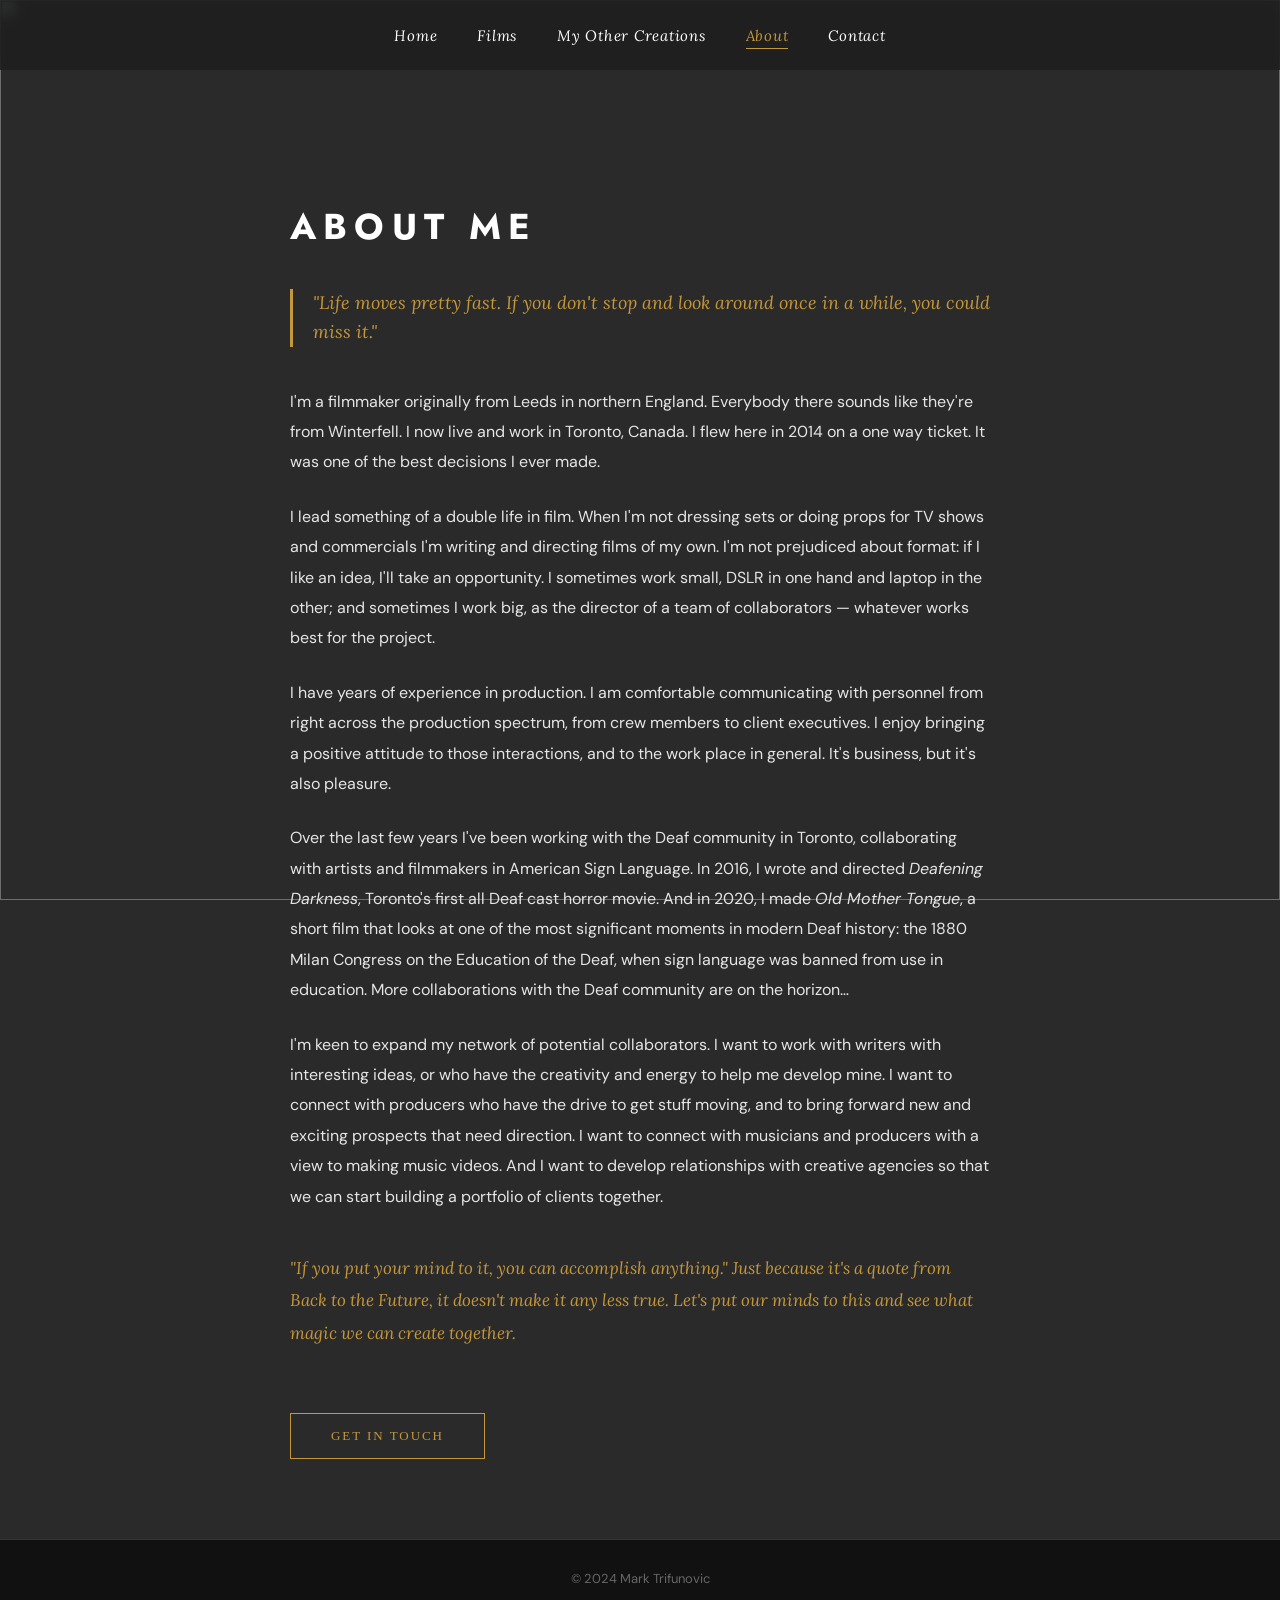
==== commit 0075328a: "v1: Wix clone — original site" ====
--- a/about.html
+++ b/about.html
@@ -4,355 +4,76 @@
   <meta charset="UTF-8">
   <meta name="viewport" content="width=device-width, initial-scale=1.0">
   <title>About — Mark Trifunovic</title>
-  <link rel="preconnect" href="https://fonts.googleapis.com">
-  <link href="https://fonts.googleapis.com/css2?family=Bebas+Neue&family=Jost:ital,wght@0,200;0,300;0,400;1,300&family=Cormorant+Garamond:ital,wght@0,300;1,300;1,400&display=swap" rel="stylesheet">
+  <meta name="description" content="Mark Trifunovic is a writer, director, and filmmaker originally from Leeds, England, now based in Toronto, Canada.">
+  <link rel="stylesheet" href="style.css">
   <style>
-
-    *, *::before, *::after { box-sizing: border-box; margin: 0; padding: 0; }
-
-    :root {
-      --bg:     #f0ebe1;
-      --text:   #1c1510;
-      --soft:   rgba(28,21,16,0.55);
-      --gold:   #b8924a;
-      --dark:   #0e0e0e;
-      --nav-h:  64px;
-    }
-
-    html { scroll-behavior: smooth; }
-
-    body {
-      background: var(--bg);
-      color: var(--text);
-      font-family: 'Jost', sans-serif;
-      font-weight: 300;
-      overflow-x: hidden;
-    }
-
-    /* ── NAV — dark, stays dark ── */
-    nav {
-      position: fixed;
-      top: 0; left: 0; right: 0;
-      height: var(--nav-h);
-      z-index: 100;
-      background: rgba(14,14,14,0.96);
-      backdrop-filter: blur(8px);
-      border-bottom: 1px solid rgba(255,255,255,0.05);
-    }
-    .nav-inner {
-      max-width: 1200px;
-      margin: 0 auto;
-      padding: 0 40px;
-      height: 100%;
-      display: flex;
-      align-items: center;
-      justify-content: space-between;
-    }
-    .nav-logo {
-      font-family: 'Bebas Neue', sans-serif;
-      font-size: 22px;
-      letter-spacing: 0.15em;
-      color: var(--gold);
-      text-decoration: none;
-    }
-    nav ul { list-style: none; display: flex; gap: 36px; }
-    nav ul li a {
-      font-family: 'Cormorant Garamond', serif;
-      font-style: italic;
-      font-weight: 300;
-      font-size: 16px;
-      color: rgba(242,239,233,0.5);
-      text-decoration: none;
-      letter-spacing: 0.04em;
-      transition: color 0.2s;
-    }
-    nav ul li a:hover,
-    nav ul li a.active { color: #f2efe9; }
-
-    /* ── SPLIT LAYOUT ── */
-    .about-layout {
-      display: grid;
-      grid-template-columns: 1fr 1fr;
-      min-height: 100vh;
-    }
-
-    /* Left: photo, same bg as page so PNG blends naturally */
-    .about-image {
-      position: sticky;
-      top: 0;
-      height: 100vh;
-      overflow: hidden;
-      background: var(--bg);
-    }
-    .about-image img {
-      width: 100%;
-      height: 100%;
-      object-fit: cover;
-      object-position: center 8%;
-    }
-    /* Soft right-edge fade into text column */
-    .about-image::after {
-      content: '';
-      position: absolute;
-      inset: 0;
-      background: linear-gradient(to right, transparent 60%, var(--bg) 100%);
-    }
-
-    /* ── TEXT COLUMN ── */
-    .about-text {
-      padding: calc(var(--nav-h) + 72px) 64px 100px 48px;
-    }
-
-    .about-text h1 {
-      font-family: 'Bebas Neue', sans-serif;
-      font-size: clamp(48px, 6vw, 80px);
-      letter-spacing: 0.08em;
-      color: var(--text);
-      margin-bottom: 40px;
-    }
-
-    /* Opening quote */
-    .about-quote {
-      font-family: 'Cormorant Garamond', serif;
-      font-style: italic;
-      font-size: 19px;
-      color: var(--gold);
-      line-height: 1.65;
-      padding-left: 20px;
-      border-left: 2px solid var(--gold);
-      margin-bottom: 56px;
-    }
-
-    /* Section block */
-    .about-section { margin-bottom: 44px; }
-
-    .section-label {
-      display: block;
-      font-size: 10px;
-      font-weight: 400;
-      letter-spacing: 0.32em;
-      text-transform: uppercase;
-      color: var(--gold);
-      margin-bottom: 14px;
-    }
-
-    .about-section p {
-      font-size: 15px;
-      line-height: 1.95;
-      color: var(--soft);
-    }
-    .about-section p + p { margin-top: 16px; }
-    .about-section p em {
-      font-family: 'Cormorant Garamond', serif;
-      font-style: italic;
-      color: var(--text);
-    }
-
-    /* Pull quote */
-    .pull-quote {
-      margin: 44px 0;
-      padding: 0 0 0 20px;
-      border-left: 1px solid rgba(184,146,74,0.4);
-    }
-    .pull-quote p {
-      font-family: 'Cormorant Garamond', serif;
-      font-style: italic;
-      font-size: clamp(17px, 2vw, 22px);
-      line-height: 1.55;
-      color: rgba(28,21,16,0.4);
-    }
-
-    /* Divider */
-    .about-rule {
-      border: none;
-      border-top: 1px solid rgba(28,21,16,0.1);
-      margin: 44px 0;
-    }
-
-    /* Closing BttF */
-    .about-closing {
-      padding-top: 44px;
-      border-top: 1px solid rgba(184,146,74,0.25);
-    }
-    .about-closing blockquote {
-      font-family: 'Cormorant Garamond', serif;
-      font-style: italic;
-      font-size: 18px;
-      color: var(--gold);
-      line-height: 1.7;
-      margin-bottom: 8px;
-    }
-    .about-closing cite {
-      display: block;
-      font-family: 'Jost', sans-serif;
-      font-style: normal;
-      font-size: 10px;
-      letter-spacing: 0.25em;
-      text-transform: uppercase;
-      color: rgba(28,21,16,0.3);
-      margin-bottom: 20px;
-    }
-    .about-closing p {
-      font-size: 15px;
-      line-height: 1.9;
-      color: var(--soft);
-    }
-
-    .about-cta {
-      display: inline-block;
-      margin-top: 44px;
-      font-family: 'Jost', sans-serif;
-      font-size: 12px;
-      font-weight: 400;
-      letter-spacing: 0.25em;
-      text-transform: uppercase;
-      color: var(--text);
-      text-decoration: none;
-      border-bottom: 1px solid var(--gold);
-      padding-bottom: 4px;
-      transition: color 0.2s;
-    }
-    .about-cta:hover { color: var(--gold); }
-
-    /* ── FOOTER — dark anchors the bottom ── */
-    footer {
-      background: var(--dark);
-      padding: 40px 60px;
-    }
-    .footer-inner {
-      max-width: 1100px;
-      margin: 0 auto;
-      display: flex;
-      align-items: center;
-      justify-content: space-between;
-    }
-    .footer-name {
-      font-family: 'Bebas Neue', sans-serif;
-      font-size: 18px;
-      letter-spacing: 0.15em;
-      color: var(--gold);
-    }
-    .footer-links { display: flex; gap: 32px; }
-    .footer-links a {
-      font-family: 'Cormorant Garamond', serif;
-      font-style: italic;
-      font-size: 14px;
-      color: rgba(242,239,233,0.4);
-      text-decoration: none;
-      transition: color 0.2s;
-    }
-    .footer-links a:hover { color: #f2efe9; }
-    .footer-copy {
-      font-size: 12px;
-      color: rgba(242,239,232,0.18);
-      letter-spacing: 0.1em;
-    }
-
-    /* ── RESPONSIVE ── */
-    @media (max-width: 960px) {
-      .about-layout { grid-template-columns: 1fr; }
-      .about-image  { position: relative; height: 65vw; min-height: 280px; }
-      .about-text   { padding: 48px 32px 80px; }
-      footer        { padding: 32px; }
-      .footer-inner { flex-direction: column; gap: 16px; text-align: center; }
-      .nav-inner    { padding: 0 24px; }
-      nav ul        { gap: 20px; }
-    }
-    @media (max-width: 480px) {
-      nav ul li a { font-size: 14px; }
-      nav ul      { gap: 14px; }
-    }
-
+    /* About page overrides nav to be transparent */
+    body { background: #1a1a1a; }
+    nav { background: rgba(30, 30, 30, 0.85); backdrop-filter: blur(6px); }
   </style>
 </head>
 <body>
 
   <nav>
-    <div class="nav-inner">
-      <a href="index.html" class="nav-logo">MT</a>
-      <ul>
-        <li><a href="index.html">Home</a></li>
-        <li><a href="films.html">Films</a></li>
-        <li><a href="othercreations.html">Other</a></li>
-        <li><a href="about.html" class="active">About</a></li>
-        <li><a href="contact.html">Contact</a></li>
-      </ul>
-    </div>
+    <ul>
+      <li><a href="index.html">Home</a></li>
+      <li><a href="films.html">Films</a></li>
+      <li><a href="othercreations.html">My Other Creations</a></li>
+      <li><a href="about.html" class="active">About</a></li>
+      <li><a href="contact.html">Contact</a></li>
+    </ul>
   </nav>
 
-  <div class="about-layout">
+  <div class="about-page page">
 
-    <div class="about-image">
+    <div class="about-bg">
       <img
-        src="https://static.wixstatic.com/media/a692bc_d7d2c5be75e64e40bbb48ec66559fcc5~mv2.png/v1/fill/w_1200,h_1600,al_c,q_90,enc_avif,quality_auto/34445061_1826658497392262_72375774234646.png"
-        alt="Mark Trifunovic"
-      >
+        src="https://static.wixstatic.com/media/a692bc_de0eff7428ed4a94918ca5df03e65331~mv2_d_6000_3376_s_4_2.jpg/v1/fill/w_1440,h_900,al_c,q_85,usm_0.66_1.00_0.01,enc_avif,quality_auto/a692bc_de0eff7428ed4a94918ca5df03e65331~mv2_d_6000_3376_s_4_2.jpg"
+        alt="">
     </div>
 
-    <div class="about-text">
-
-      <h1>About</h1>
+    <div class="about-content">
+      <h2>ABOUT ME</h2>
 
       <blockquote class="about-quote">
         "Life moves pretty fast. If you don't stop and look around once in a while, you could miss it."
       </blockquote>
 
-      <div class="about-section">
-        <span class="section-label">Leeds · Toronto</span>
+      <div class="about-body">
         <p>I'm a filmmaker originally from Leeds in northern England. Everybody there sounds like they're from Winterfell. I now live and work in Toronto, Canada. I flew here in 2014 on a one way ticket. It was one of the best decisions I ever made.</p>
+
+        <p>I lead something of a double life in film. When I'm not dressing sets or doing props for TV shows and commercials I'm writing and directing films of my own. I'm not prejudiced about format: if I like an idea, I'll take an opportunity. I sometimes work small, DSLR in one hand and laptop in the other; and sometimes I work big, as the director of a team of collaborators — whatever works best for the project.</p>
+
+        <p>I have years of experience in production. I am comfortable communicating with personnel from right across the production spectrum, from crew members to client executives. I enjoy bringing a positive attitude to those interactions, and to the work place in general. It's business, but it's also pleasure.</p>
+
+        <p>Over the last few years I've been working with the Deaf community in Toronto, collaborating with artists and filmmakers in American Sign Language. In 2016, I wrote and directed <em>Deafening Darkness</em>, Toronto's first all Deaf cast horror movie. And in 2020, I made <em>Old Mother Tongue</em>, a short film that looks at one of the most significant moments in modern Deaf history: the 1880 Milan Congress on the Education of the Deaf, when sign language was banned from use in education. More collaborations with the Deaf community are on the horizon…</p>
+
+        <p>I'm keen to expand my network of potential collaborators. I want to work with writers with interesting ideas, or who have the creativity and energy to help me develop mine. I want to connect with producers who have the drive to get stuff moving, and to bring forward new and exciting prospects that need direction. I want to connect with musicians and producers with a view to making music videos. And I want to develop relationships with creative agencies so that we can start building a portfolio of clients together.</p>
+
+        <p class="closing-quote">"If you put your mind to it, you can accomplish anything." Just because it's a quote from Back to the Future, it doesn't make it any less true. Let's put our minds to this and see what magic we can create together.</p>
+
+        <a href="contact.html" style="
+          display: inline-block;
+          margin-top: 40px;
+          padding: 14px 40px;
+          border: 1px solid #c5973b;
+          color: #c5973b;
+          font-family: 'Cinzel', serif;
+          font-size: 13px;
+          letter-spacing: 0.15em;
+          text-decoration: none;
+          transition: background 0.2s, color 0.2s;
+        " onmouseover="this.style.background='#c5973b';this.style.color='#fff';"
+           onmouseout="this.style.background='transparent';this.style.color='#c5973b';">
+          GET IN TOUCH
+        </a>
       </div>
-
-      <div class="pull-quote">
-        <p>"I sometimes work small, DSLR in one hand and laptop in the other — and sometimes I work big. Whatever the project demands."</p>
-      </div>
-
-      <div class="about-section">
-        <span class="section-label">The Work</span>
-        <p>I lead something of a double life in film. When I'm not dressing sets or doing props for TV shows and commercials I'm writing and directing films of my own. I'm not prejudiced about format: if I like an idea, I'll take an opportunity.</p>
-        <p>I have years of experience in production. I am comfortable communicating with personnel from right across the production spectrum, from crew members to client executives. I enjoy bringing a positive attitude to those interactions, and to the work place in general. It's business, but it's also pleasure.</p>
-      </div>
-
-      <hr class="about-rule">
-
-      <div class="about-section">
-        <span class="section-label">Community</span>
-        <p>Over the last few years I've been working with the Deaf community in Toronto, collaborating with artists and filmmakers in American Sign Language. In 2016, I wrote and directed <em>Deafening Darkness</em>, Toronto's first all Deaf cast horror movie. And in 2020, I made <em>Old Mother Tongue</em>, a short film that looks at one of the most significant moments in modern Deaf history: the 1880 Milan Congress on the Education of the Deaf, when sign language was banned from use in education. More collaborations with the Deaf community are on the horizon.</p>
-      </div>
-
-      <div class="about-section">
-        <span class="section-label">Looking For</span>
-        <p>I'm keen to expand my network of potential collaborators. I want to work with writers with interesting ideas, producers who have the drive to get stuff moving, musicians with a view to making music videos, and creative agencies so that we can start building a portfolio of clients together.</p>
-      </div>
-
-      <div class="about-closing">
-        <blockquote>"If you put your mind to it, you can accomplish anything."</blockquote>
-        <cite>Back to the Future — still holds up</cite>
-        <p>Let's put our minds to this and see what magic we can create together.</p>
-      </div>
-
-      <a href="contact.html" class="about-cta">Get in touch →</a>
-
     </div>
   </div>
 
-  <footer>
-    <div class="footer-inner">
-      <div class="footer-name">Mark Trifunovic</div>
-      <div class="footer-links">
-        <a href="films.html">Films</a>
-        <a href="about.html">About</a>
-        <a href="contact.html">Contact</a>
-      </div>
-      <div class="footer-copy">&copy; 2024</div>
-    </div>
+  <footer style="background: #111; border-top: 1px solid #333;">
+    <p style="color: #666;">&copy; 2024 Mark Trifunovic</p>
   </footer>
-
-  <script>
-    const nav = document.getElementById('nav');
-    window.addEventListener('scroll', () => {
-      nav.classList.toggle('scrolled', window.scrollY > 60);
-    }, { passive: true });
-  </script>
 
 </body>
 </html>
--- a/style.css
+++ b/style.css
@@ -0,0 +1,433 @@
+/* ============================================
+   Mark Trifunovic — Static Site Styles
+   ============================================ */
+
+@import url('https://fonts.googleapis.com/css2?family=Bebas+Neue&family=Jost:wght@300;400;500;600&family=Lora:ital,wght@0,400;0,600;1,400&family=DM+Sans:wght@300;400;500&display=swap');
+
+*, *::before, *::after {
+  box-sizing: border-box;
+  margin: 0;
+  padding: 0;
+}
+
+:root {
+  --dark: #2a2a2a;
+  --gold: #c5973b;
+  --white: #ffffff;
+  --off-white: #f8f8f8;
+  --nav-height: 70px;
+}
+
+html {
+  scroll-behavior: smooth;
+}
+
+body {
+  font-family: 'DM Sans', sans-serif;
+  color: var(--dark);
+  background: var(--white);
+  min-height: 100vh;
+}
+
+/* ============ NAVIGATION ============ */
+nav {
+  position: fixed;
+  top: 0;
+  left: 0;
+  right: 0;
+  height: var(--nav-height);
+  background: var(--dark);
+  z-index: 100;
+  display: flex;
+  align-items: center;
+  justify-content: center;
+}
+
+nav ul {
+  list-style: none;
+  display: flex;
+  gap: 40px;
+  align-items: center;
+}
+
+nav ul li a {
+  font-family: 'Lora', serif;
+  font-style: italic;
+  font-weight: 400;
+  color: var(--white);
+  text-decoration: none;
+  font-size: 15px;
+  letter-spacing: 0.05em;
+  transition: color 0.2s ease;
+  padding-bottom: 3px;
+  border-bottom: 1px solid transparent;
+}
+
+nav ul li a:hover,
+nav ul li a.active {
+  color: var(--gold);
+  border-bottom-color: var(--gold);
+}
+
+/* ============ PAGE WRAPPER ============ */
+.page {
+  padding-top: var(--nav-height);
+  min-height: 100vh;
+}
+
+/* ============ HOME PAGE ============ */
+.home-hero {
+  display: flex;
+  flex-direction: column;
+  align-items: center;
+  justify-content: center;
+  padding: 60px 20px 60px;
+  text-align: center;
+}
+
+.home-hero h1 {
+  font-family: 'Bebas Neue', sans-serif;
+  font-weight: 700;
+  font-size: clamp(40px, 8vw, 90px);
+  letter-spacing: 0.12em;
+  color: var(--dark);
+  line-height: 1.1;
+  margin-bottom: 16px;
+}
+
+.home-hero .subtitle {
+  font-family: 'Bebas Neue', sans-serif;
+  font-weight: 600;
+  font-size: clamp(14px, 2.5vw, 22px);
+  letter-spacing: 0.2em;
+  color: var(--dark);
+  margin-bottom: 50px;
+}
+
+.video-wrapper {
+  width: 100%;
+  max-width: 820px;
+  aspect-ratio: 16 / 9;
+  background: #000;
+}
+
+.video-wrapper iframe {
+  width: 100%;
+  height: 100%;
+  border: none;
+  display: block;
+}
+
+/* ============ FILMS PAGE ============ */
+.films-page {
+  background: var(--white);
+  padding: calc(var(--nav-height) + 50px) 20px 80px;
+}
+
+.films-grid {
+  display: grid;
+  grid-template-columns: repeat(auto-fill, minmax(280px, 1fr));
+  gap: 24px;
+  max-width: 1100px;
+  margin: 0 auto;
+}
+
+.film-card {
+  position: relative;
+  overflow: hidden;
+  cursor: pointer;
+  background: #111;
+}
+
+.film-card img {
+  width: 100%;
+  height: auto;
+  display: block;
+  transition: transform 0.4s ease, opacity 0.4s ease;
+}
+
+.film-card:hover img {
+  transform: scale(1.04);
+  opacity: 0.55;
+}
+
+.film-card .film-title {
+  position: absolute;
+  bottom: 0;
+  left: 0;
+  right: 0;
+  padding: 12px 16px;
+  background: linear-gradient(to top, rgba(0,0,0,0.75) 0%, transparent 100%);
+  color: var(--white);
+  font-family: 'Jost', sans-serif;
+  font-size: 13px;
+  letter-spacing: 0.1em;
+  opacity: 0;
+  transition: opacity 0.3s ease;
+  pointer-events: none;
+}
+
+.film-card:hover .film-title {
+  opacity: 1;
+}
+
+.films-page h2 {
+  font-family: 'Jost', sans-serif;
+  font-size: clamp(18px, 3vw, 28px);
+  letter-spacing: 0.2em;
+  text-align: center;
+  margin-bottom: 40px;
+  color: var(--dark);
+}
+
+/* ============ OTHER CREATIONS PAGE ============ */
+.other-page {
+  background: var(--white);
+  padding: calc(var(--nav-height) + 50px) 20px 80px;
+}
+
+.other-intro {
+  max-width: 700px;
+  margin: 0 auto 50px;
+  text-align: center;
+}
+
+.other-intro h2 {
+  font-family: 'Jost', sans-serif;
+  font-size: clamp(22px, 4vw, 36px);
+  letter-spacing: 0.15em;
+  margin-bottom: 24px;
+  color: var(--dark);
+}
+
+.other-intro p {
+  font-family: 'DM Sans', sans-serif;
+  font-size: 17px;
+  line-height: 1.8;
+  color: #555;
+}
+
+.other-grid {
+  display: grid;
+  grid-template-columns: repeat(auto-fill, minmax(280px, 1fr));
+  gap: 24px;
+  max-width: 1100px;
+  margin: 0 auto;
+}
+
+.other-card img {
+  width: 100%;
+  height: auto;
+  display: block;
+  transition: opacity 0.3s ease;
+}
+
+.other-card:hover img {
+  opacity: 0.85;
+}
+
+/* ============ ABOUT PAGE ============ */
+.about-page {
+  position: relative;
+  min-height: 100vh;
+  background: var(--dark);
+}
+
+.about-bg {
+  position: fixed;
+  top: 0;
+  left: 0;
+  right: 0;
+  bottom: 0;
+  z-index: 0;
+}
+
+.about-bg img {
+  width: 100%;
+  height: 100%;
+  object-fit: cover;
+  object-position: center;
+  opacity: 0.45;
+}
+
+.about-content {
+  position: relative;
+  z-index: 1;
+  padding: calc(var(--nav-height) + 60px) 40px 80px;
+  max-width: 780px;
+  margin: 0 auto;
+}
+
+.about-content h2 {
+  font-family: 'Jost', sans-serif;
+  font-size: clamp(22px, 4vw, 36px);
+  letter-spacing: 0.2em;
+  color: var(--white);
+  margin-bottom: 36px;
+}
+
+.about-quote {
+  font-family: 'Lora', serif;
+  font-style: italic;
+  font-size: 18px;
+  color: var(--gold);
+  line-height: 1.6;
+  margin-bottom: 40px;
+  padding-left: 20px;
+  border-left: 3px solid var(--gold);
+}
+
+.about-body p {
+  font-family: 'DM Sans', sans-serif;
+  font-size: 16px;
+  line-height: 1.9;
+  color: rgba(255, 255, 255, 0.88);
+  margin-bottom: 24px;
+}
+
+.about-body .closing-quote {
+  font-family: 'Lora', serif;
+  font-style: italic;
+  font-size: 17px;
+  color: var(--gold);
+  margin-top: 40px;
+}
+
+/* ============ CONTACT PAGE ============ */
+.contact-page {
+  padding: 80px 20px;
+  max-width: 700px;
+  margin: 0 auto;
+}
+
+.contact-page h2 {
+  font-family: 'Jost', sans-serif;
+  font-size: clamp(22px, 4vw, 36px);
+  letter-spacing: 0.2em;
+  color: var(--dark);
+  margin-bottom: 8px;
+}
+
+.contact-tagline {
+  font-family: 'Lora', serif;
+  font-style: italic;
+  font-size: 19px;
+  color: var(--gold);
+  margin-bottom: 40px;
+}
+
+.contact-details {
+  margin-bottom: 50px;
+}
+
+.contact-details p {
+  font-size: 17px;
+  line-height: 2;
+  color: #444;
+}
+
+.contact-details a {
+  color: var(--dark);
+  text-decoration: none;
+  border-bottom: 1px solid var(--gold);
+  transition: color 0.2s;
+}
+
+.contact-details a:hover {
+  color: var(--gold);
+}
+
+.contact-form {
+  display: flex;
+  flex-direction: column;
+  gap: 16px;
+}
+
+.contact-form input,
+.contact-form textarea {
+  font-family: 'DM Sans', sans-serif;
+  font-size: 15px;
+  padding: 14px 16px;
+  border: 1px solid #ddd;
+  background: var(--off-white);
+  color: var(--dark);
+  outline: none;
+  transition: border-color 0.2s;
+  width: 100%;
+}
+
+.contact-form input:focus,
+.contact-form textarea:focus {
+  border-color: var(--gold);
+}
+
+.contact-form textarea {
+  min-height: 160px;
+  resize: vertical;
+}
+
+.contact-form button {
+  font-family: 'Jost', sans-serif;
+  font-size: 14px;
+  letter-spacing: 0.15em;
+  padding: 14px 40px;
+  background: var(--dark);
+  color: var(--white);
+  border: none;
+  cursor: pointer;
+  align-self: flex-start;
+  transition: background 0.2s;
+}
+
+.contact-form button:hover {
+  background: var(--gold);
+}
+
+/* ============ FOOTER ============ */
+footer {
+  text-align: center;
+  padding: 30px 20px;
+  font-size: 13px;
+  color: #aaa;
+  border-top: 1px solid #eee;
+  font-family: 'DM Sans', sans-serif;
+}
+
+/* ============ RESPONSIVE ============ */
+@media (max-width: 768px) {
+  nav ul {
+    gap: 20px;
+  }
+
+  nav ul li a {
+    font-size: 13px;
+  }
+
+  .about-content {
+    padding: calc(var(--nav-height) + 40px) 24px 60px;
+  }
+
+  .films-grid,
+  .other-grid {
+    grid-template-columns: repeat(auto-fill, minmax(240px, 1fr));
+    gap: 16px;
+  }
+}
+
+@media (max-width: 480px) {
+  nav ul {
+    gap: 12px;
+    flex-wrap: wrap;
+    justify-content: center;
+    padding: 8px;
+  }
+
+  nav {
+    height: auto;
+    padding: 10px 0;
+  }
+
+  :root {
+    --nav-height: 90px;
+  }
+}
